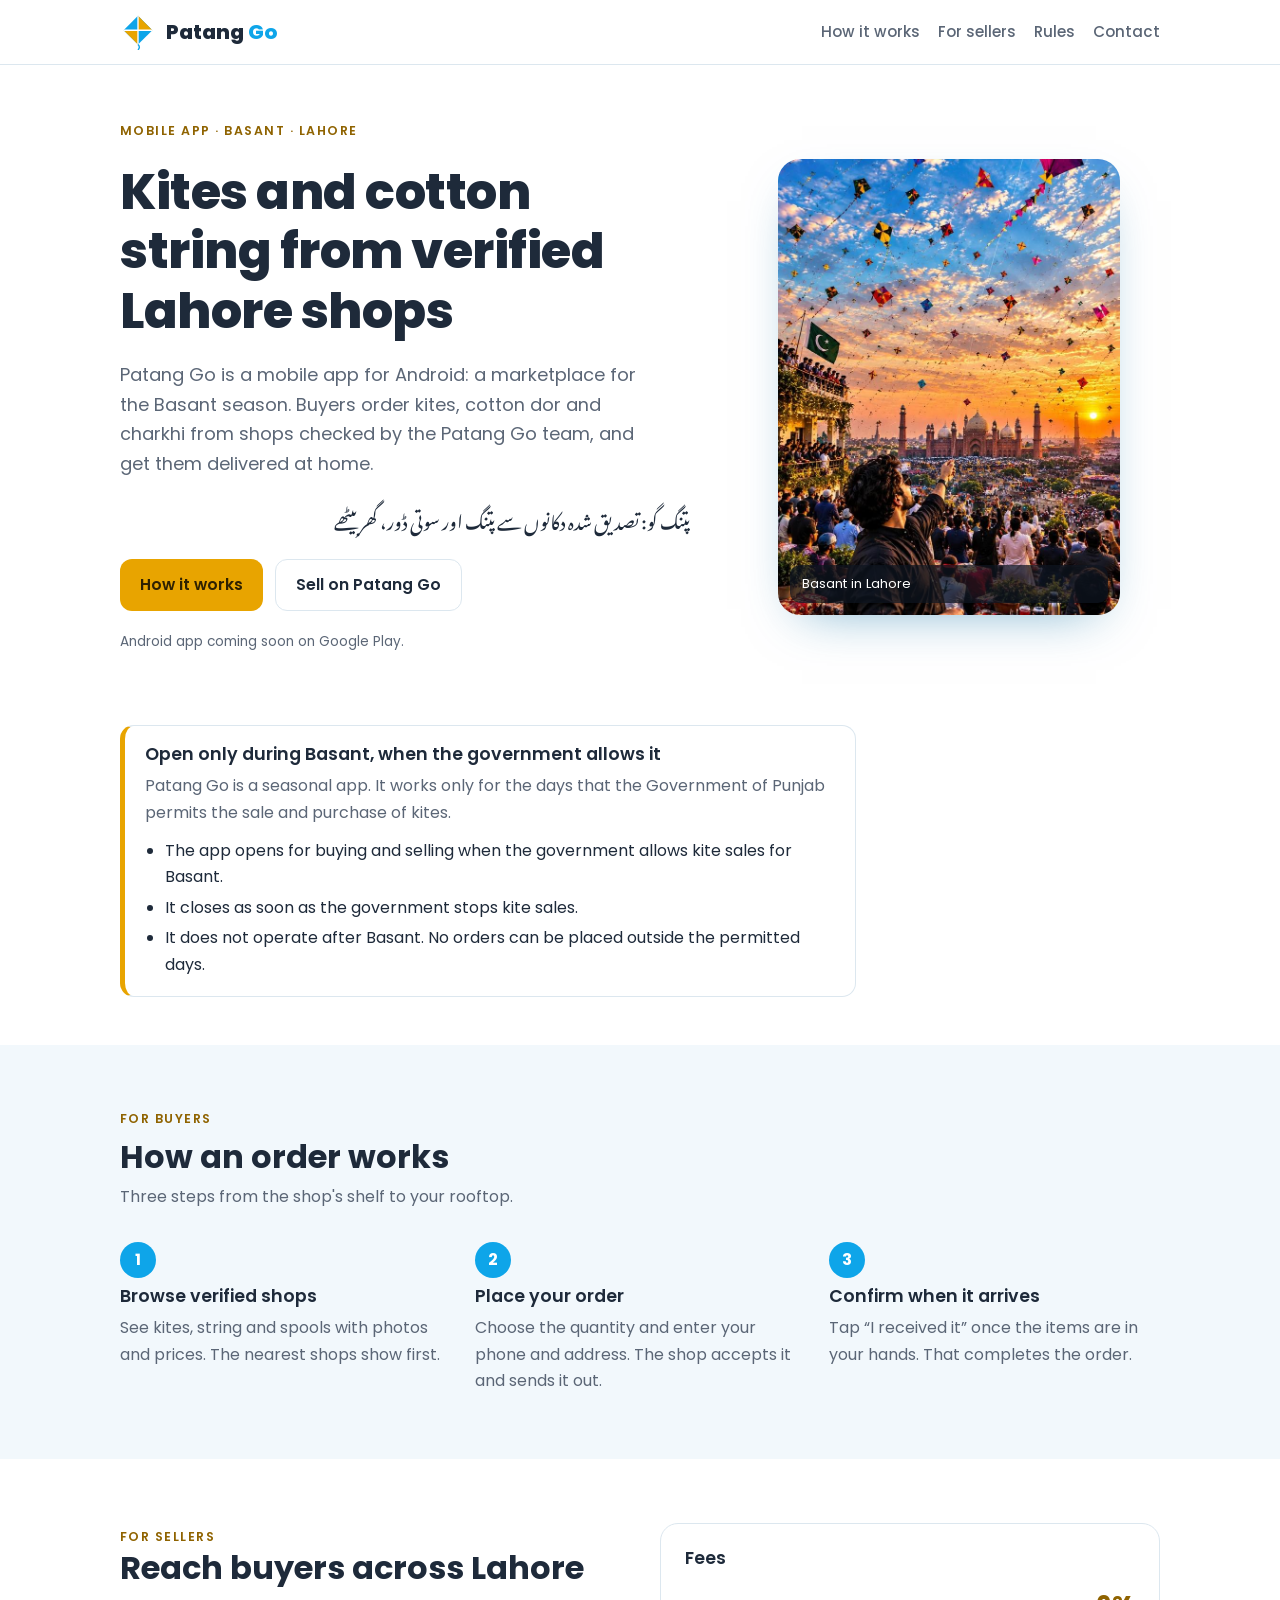
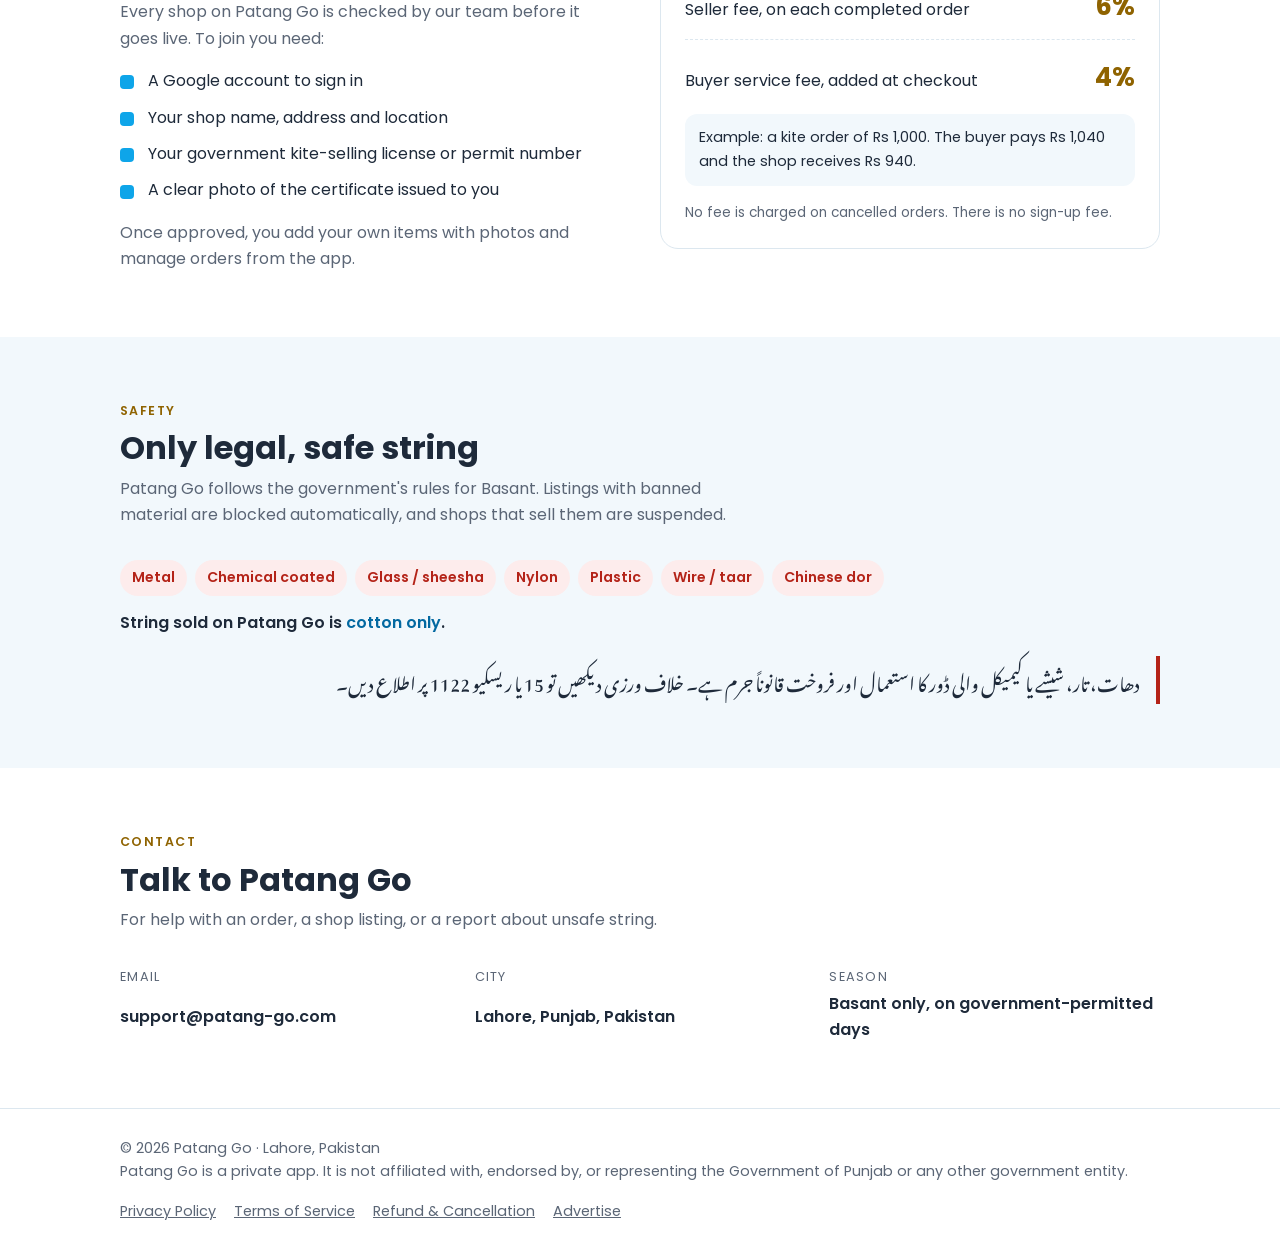
==== index.html @ de507c53 "Advertise page; privacy/terms: certificate QR, live-check selfie, rider details, multi-item orders C" ====
<!doctype html>
<html lang="en">
<head>
<meta charset="utf-8">
<meta name="viewport" content="width=device-width, initial-scale=1, viewport-fit=cover">
<title>Patang Go</title>
<meta name="description" content="Patang Go: order kites and cotton string from verified kite shops in Lahore during Basant.">
<!-- Launch tak Google search se chhupi: launch par ye line hata dein -->
<meta name="robots" content="noindex, nofollow">
<link rel="preconnect" href="https://fonts.googleapis.com">
<link rel="preconnect" href="https://fonts.gstatic.com" crossorigin>
<link rel="stylesheet" href="https://fonts.googleapis.com/css2?family=Poppins:wght@400;500;600;700;800&family=Noto+Nastaliq+Urdu:wght@500&display=swap">
<style>
/* Layout: sky-blue header band over a white page; content in one 1080px column,
   hero splits into copy + portrait Basant photo, stacking on phones. */
:root {
  --sky: #0EA5E9;
  --sky-deep: #0369A1;
  --gold: #E8A400;
  --gold-ink: #8F6300;
  --on-gold: #2F2100;
  --ink: #1E2A3A;
  --muted: #5B6676;
  --bg: #FFFFFF;
  --bg-soft: #F2F8FC;
  --line: #DCE7EF;
  --danger: #B42318;
  --danger-bg: #FDECEC;
  --font-display: 'Poppins', 'Segoe UI', system-ui, sans-serif;
  --font-body: 'Poppins', 'Segoe UI', system-ui, sans-serif;
  --font-urdu: 'Noto Nastaliq Urdu', 'Jameel Noori Nastaleeq', serif;
}
@media (prefers-color-scheme: dark) {
  :root:not([data-theme="light"]) {
    --sky: #38BDF8; --sky-deep: #7DD3FC; --gold: #F5B82E; --gold-ink: #F7C95A;
    --on-gold: #2F2100; --ink: #E6EDF5; --muted: #9AA8B8; --bg: #0E1621;
    --bg-soft: #152131; --line: #24344A; --danger: #FF8A80; --danger-bg: #3A1E1E;
    color-scheme: dark;
  }
}
:root[data-theme="dark"] {
  --sky: #38BDF8; --sky-deep: #7DD3FC; --gold: #F5B82E; --gold-ink: #F7C95A;
  --on-gold: #2F2100; --ink: #E6EDF5; --muted: #9AA8B8; --bg: #0E1621;
  --bg-soft: #152131; --line: #24344A; --danger: #FF8A80; --danger-bg: #3A1E1E;
  color-scheme: dark;
}
*, *::before, *::after { box-sizing: border-box; }
body {
  margin: 0; background: var(--bg); color: var(--ink);
  font-family: var(--font-body); font-size: 16px; line-height: 1.65;
}
img { max-width: 100%; display: block; }
a { color: var(--sky-deep); }
a:focus-visible, button:focus-visible { outline: 3px solid var(--gold); outline-offset: 2px; }
.wrap { max-width: 1080px; margin: 0 auto; padding-inline: 20px; }
h1, h2, h3 { font-family: var(--font-display); line-height: 1.2; text-wrap: balance; margin: 0; }
h1 { font-size: clamp(2rem, 5vw, 3.1rem); font-weight: 800; letter-spacing: -0.01em; }
h2 { font-size: clamp(1.5rem, 3vw, 2rem); font-weight: 700; }
h3 { font-size: 1.1rem; font-weight: 600; }
p { margin: 0; }
.eyebrow {
  font-size: 0.78rem; font-weight: 600; letter-spacing: 0.12em; text-transform: uppercase;
  color: var(--gold-ink);
}

/* Header */
.top { border-bottom: 1px solid var(--line); background: var(--bg); }
.top .wrap { display: flex; align-items: center; justify-content: space-between; gap: 16px;
  flex-wrap: wrap; padding-block: 14px; }
.brand { display: flex; align-items: center; gap: 10px; text-decoration: none; color: var(--ink); }
.brand-mark { width: 36px; height: 36px; flex: none; }
.brand-name { font-family: var(--font-display); font-weight: 800; font-size: 1.25rem; }
.brand-name b { color: var(--sky); font-weight: 800; }
.nav { display: flex; gap: 18px; flex-wrap: wrap; font-size: 0.95rem; }
.nav a { color: var(--muted); text-decoration: none; font-weight: 500; }
.nav a:hover { color: var(--ink); }

/* Hero */
.hero .wrap { display: grid; grid-template-columns: 1.15fr 0.85fr; gap: 48px; align-items: center;
  padding-block: 56px 64px; }
.hero-copy { display: grid; gap: 20px; min-width: 0; }
.hero-copy .lead { font-size: 1.12rem; color: var(--muted); max-width: 34rem; }
.urdu { font-family: var(--font-urdu); direction: rtl; font-size: 1.15rem; line-height: 2.2;
  color: var(--ink); }
.actions { display: flex; gap: 12px; flex-wrap: wrap; }
.btn { display: inline-flex; align-items: center; gap: 8px; padding: 12px 20px; border-radius: 12px;
  font-weight: 600; text-decoration: none; font-size: 0.98rem; }
.btn-gold { background: var(--gold); color: var(--on-gold); }
.btn-line { border: 1.5px solid var(--line); color: var(--ink); }
.btn-line:hover { border-color: var(--sky); }
.soon { font-size: 0.85rem; color: var(--muted); }
.hero-photo { position: relative; border-radius: 22px; overflow: hidden; aspect-ratio: 3 / 4;
  max-width: 100%; box-shadow: 0 18px 50px -24px rgba(3, 105, 161, 0.55); }
.hero-photo img { width: 100%; height: 100%; object-fit: cover; object-position: 50% 62%; }
.hero-photo figcaption { position: absolute; left: 12px; bottom: 12px; right: 12px;
  background: rgba(14, 22, 33, 0.72); color: #fff; font-size: 0.82rem; padding: 8px 12px;
  border-radius: 10px; }

/* Sections */
section.band { padding-block: 64px; }
section.soft { background: var(--bg-soft); }
.section-head { display: grid; gap: 8px; margin-bottom: 32px; max-width: 40rem; }
.section-head p { color: var(--muted); }
.steps { display: grid; grid-template-columns: repeat(3, minmax(0, 1fr)); gap: 24px;
  list-style: none; margin: 0; padding: 0; counter-reset: step; }
.steps li { display: grid; gap: 8px; align-content: start; counter-increment: step; min-width: 0; }
.steps li::before { content: counter(step); width: 36px; height: 36px; border-radius: 50%;
  display: grid; place-items: center; font-weight: 700; background: var(--sky); color: #fff; }
.steps p { color: var(--muted); }

.split { display: grid; grid-template-columns: 1fr 1fr; gap: 40px; align-items: start; }
.split > * { min-width: 0; }
.checklist { list-style: none; padding: 0; margin: 16px 0 0; display: grid; gap: 10px; }
.checklist li { padding-left: 28px; position: relative; }
.checklist li::before { content: ''; position: absolute; left: 0; top: 0.45em; width: 14px; height: 14px;
  border-radius: 4px; background: var(--sky); }
.fees { border: 1px solid var(--line); border-radius: 18px; padding: 24px; display: grid; gap: 16px;
  background: var(--bg); }
.fee-row { display: flex; justify-content: space-between; align-items: baseline; gap: 16px;
  border-bottom: 1px dashed var(--line); padding-bottom: 12px; }
.fee-row:last-of-type { border-bottom: 0; padding-bottom: 0; }
.fee-row strong { font-family: var(--font-display); font-size: 1.6rem; color: var(--gold-ink);
  font-variant-numeric: tabular-nums; }
.fee-note { font-size: 0.85rem; color: var(--muted); }
.example { font-size: 0.9rem; background: var(--bg-soft); border-radius: 12px; padding: 12px 14px;
  font-variant-numeric: tabular-nums; }

.banned { display: flex; flex-wrap: wrap; gap: 8px; margin-top: 16px; }
.banned span { background: var(--danger-bg); color: var(--danger); font-weight: 600; font-size: 0.88rem;
  padding: 6px 12px; border-radius: 999px; }
.allowed { margin-top: 14px; font-weight: 600; }

/* Season notice: the app only runs while the government allows Basant sales */
.season { border: 1px solid var(--line); border-left: 5px solid var(--gold); border-radius: 14px;
  padding: 18px 20px; background: var(--bg); display: grid; gap: 8px; max-width: 46rem; }
.season h3 { margin: 0; font-size: 1.1rem; }
.season p { margin: 0; color: var(--muted); }
.season ul { margin: 4px 0 0; padding-left: 20px; display: grid; gap: 4px; }
.allowed em { font-style: normal; color: var(--sky-deep); }
.notice { margin-top: 20px; border-right: 4px solid var(--danger); padding: 4px 16px 4px 0; }

.contact { display: grid; grid-template-columns: repeat(3, minmax(0, 1fr)); gap: 24px; }
.contact div { display: grid; gap: 4px; min-width: 0; }
.contact .label { font-size: 0.8rem; color: var(--muted); text-transform: uppercase; letter-spacing: 0.1em; }
.contact .value { font-weight: 600; overflow-wrap: anywhere; }

footer { border-top: 1px solid var(--line); padding-block: 28px; font-size: 0.9rem; color: var(--muted); }
footer .wrap { display: flex; justify-content: space-between; gap: 16px; flex-wrap: wrap; }
footer nav { display: flex; gap: 18px; flex-wrap: wrap; }
footer a { color: var(--muted); }

/* Policy pages */
.doc { padding-block: 48px 64px; }
.doc .wrap { max-width: 760px; }
.doc h1 { font-size: clamp(1.8rem, 4vw, 2.4rem); }
.doc .updated { color: var(--muted); margin-top: 8px; }
.doc h2 { font-size: 1.25rem; margin-top: 36px; }
.doc p, .doc li { color: var(--ink); }
.doc p { margin-top: 12px; }
.doc ul { margin: 12px 0 0; padding-left: 22px; display: grid; gap: 6px; }

@media (max-width: 820px) {
  .hero .wrap { grid-template-columns: 1fr; padding-block: 36px 48px; gap: 28px; }
  .hero-photo { aspect-ratio: 4 / 3; }
  .steps, .split, .contact { grid-template-columns: 1fr; }
  section.band { padding-block: 48px; }
}
@media (prefers-reduced-motion: no-preference) {
  .btn { transition: transform 0.15s ease; }
  .btn:hover { transform: translateY(-1px); }
}
</style>
</head>
<body>
<header class="top">
  <div class="wrap">
    <a class="brand" href="./"><svg class="brand-mark" viewBox="0 0 40 40" aria-hidden="true"><path d="M20 2 L36 18 L20 34 L4 18 Z" fill="#0EA5E9"/><path d="M20 2 L36 18 L20 18 Z" fill="#E8A400"/><path d="M4 18 L20 18 L20 34 Z" fill="#E8A400"/><path d="M20 2 V34 M4 18 H36" stroke="#fff" stroke-width="1.5"/><path d="M20 34 q3 3 0 6" stroke="#0EA5E9" stroke-width="1.5" fill="none"/></svg><span class="brand-name">Patang <b>Go</b></span></a>
    <nav class="nav" aria-label="Main">
      <a href="./#how">How it works</a>
      <a href="./#sellers">For sellers</a>
      <a href="./#rules">Rules</a>
      <a href="./#contact">Contact</a>
    </nav>
  </div>
</header>
<main>
<section class="hero">
  <div class="wrap">
    <div class="hero-copy">
      <span class="eyebrow">Mobile app · Basant · Lahore</span>
      <h1>Kites and cotton string from verified Lahore shops</h1>
      <p class="lead">Patang Go is a mobile app for Android: a marketplace for the Basant season. Buyers order kites,
        cotton dor and charkhi from shops checked by the Patang Go team, and get them
        delivered at home.</p>
      <p class="urdu" lang="ur">پتنگ گو: تصدیق شدہ دکانوں سے پتنگ اور سوتی ڈور، گھر بیٹھے</p>
      <div class="actions">
        <a class="btn btn-gold" href="#how">How it works</a>
        <a class="btn btn-line" href="#sellers">Sell on Patang Go</a>
      </div>
      <p class="soon">Android app coming soon on Google Play.</p>
    </div>
    <figure class="hero-photo">
      <img src="hero.jpg" alt="Kites over the Badshahi Mosque at sunset during Basant in Lahore" width="720" height="1279">
      <figcaption>Basant in Lahore</figcaption>
    </figure>
  </div>
</section>

<section class="band" id="season" style="padding-block: 8px 48px">
  <div class="wrap">
    <div class="season" role="note" aria-label="Season notice">
      <h3>Open only during Basant, when the government allows it</h3>
      <p>Patang Go is a seasonal app. It works only for the days that the Government of Punjab
        permits the sale and purchase of kites.</p>
      <ul>
        <li>The app opens for buying and selling when the government allows kite sales for Basant.</li>
        <li>It closes as soon as the government stops kite sales.</li>
        <li>It does not operate after Basant. No orders can be placed outside the permitted days.</li>
      </ul>
    </div>
  </div>
</section>

<section class="band soft" id="how">
  <div class="wrap">
    <div class="section-head">
      <span class="eyebrow">For buyers</span>
      <h2>How an order works</h2>
      <p>Three steps from the shop's shelf to your rooftop.</p>
    </div>
    <ol class="steps">
      <li><h3>Browse verified shops</h3>
        <p>See kites, string and spools with photos and prices. The nearest shops show first.</p></li>
      <li><h3>Place your order</h3>
        <p>Choose the quantity and enter your phone and address. The shop accepts it and sends it out.</p></li>
      <li><h3>Confirm when it arrives</h3>
        <p>Tap “I received it” once the items are in your hands. That completes the order.</p></li>
    </ol>
  </div>
</section>

<section class="band" id="sellers">
  <div class="wrap split">
    <div>
      <span class="eyebrow">For sellers</span>
      <h2>Reach buyers across Lahore</h2>
      <p style="margin-top:12px;color:var(--muted)">Every shop on Patang Go is checked by our team
        before it goes live. To join you need:</p>
      <ul class="checklist">
        <li>A Google account to sign in</li>
        <li>Your shop name, address and location</li>
        <li>Your government kite-selling license or permit number</li>
        <li>A clear photo of the certificate issued to you</li>
      </ul>
      <p style="margin-top:16px;color:var(--muted)">Once approved, you add your own items with photos
        and manage orders from the app.</p>
    </div>
    <div class="fees" aria-label="Fees">
      <h3>Fees</h3>
      <div class="fee-row"><span>Seller fee, on each completed order</span><strong>6%</strong></div>
      <div class="fee-row"><span>Buyer service fee, added at checkout</span><strong>4%</strong></div>
      <p class="example">Example: a kite order of Rs 1,000. The buyer pays Rs 1,040 and the shop
        receives Rs 940.</p>
      <p class="fee-note">No fee is charged on cancelled orders. There is no sign-up fee.</p>
    </div>
  </div>
</section>

<section class="band soft" id="rules">
  <div class="wrap">
    <div class="section-head">
      <span class="eyebrow">Safety</span>
      <h2>Only legal, safe string</h2>
      <p>Patang Go follows the government's rules for Basant. Listings with banned material are
        blocked automatically, and shops that sell them are suspended.</p>
    </div>
    <div class="banned" aria-label="Banned">
      <span>Metal</span><span>Chemical coated</span><span>Glass / sheesha</span>
      <span>Nylon</span><span>Plastic</span><span>Wire / taar</span><span>Chinese dor</span>
    </div>
    <p class="allowed">String sold on Patang Go is <em>cotton only</em>.</p>
    <p class="urdu notice" lang="ur">دھات، تار، شیشے یا کیمیکل والی ڈور کا استعمال اور فروخت قانوناً جرم ہے۔
      خلاف ورزی دیکھیں تو 15 یا ریسکیو 1122 پر اطلاع دیں۔</p>
  </div>
</section>

<section class="band" id="contact">
  <div class="wrap">
    <div class="section-head">
      <span class="eyebrow">Contact</span>
      <h2>Talk to Patang Go</h2>
      <p>For help with an order, a shop listing, or a report about unsafe string.</p>
    </div>
    <div class="contact">
      <div><span class="label">Email</span><span class="value">support@patang-go.com</span></div>
      <div><span class="label">City</span><span class="value">Lahore, Punjab, Pakistan</span></div>
      <div><span class="label">Season</span><span class="value">Basant only, on government-permitted days</span></div>
    </div>
  </div>
</section>
</main>
<footer>
  <div class="wrap">
    <span>© 2026 Patang Go · Lahore, Pakistan<br>
      Patang Go is a private app. It is not affiliated with, endorsed by, or representing the
      Government of Punjab or any other government entity.</span>
    <nav aria-label="Legal">
      <a href="privacy.html">Privacy Policy</a>
      <a href="terms.html">Terms of Service</a>
      <a href="refund.html">Refund &amp; Cancellation</a>
      <a href="advertise.html">Advertise</a>
    </nav>
  </div>
</footer>
</body>
</html>
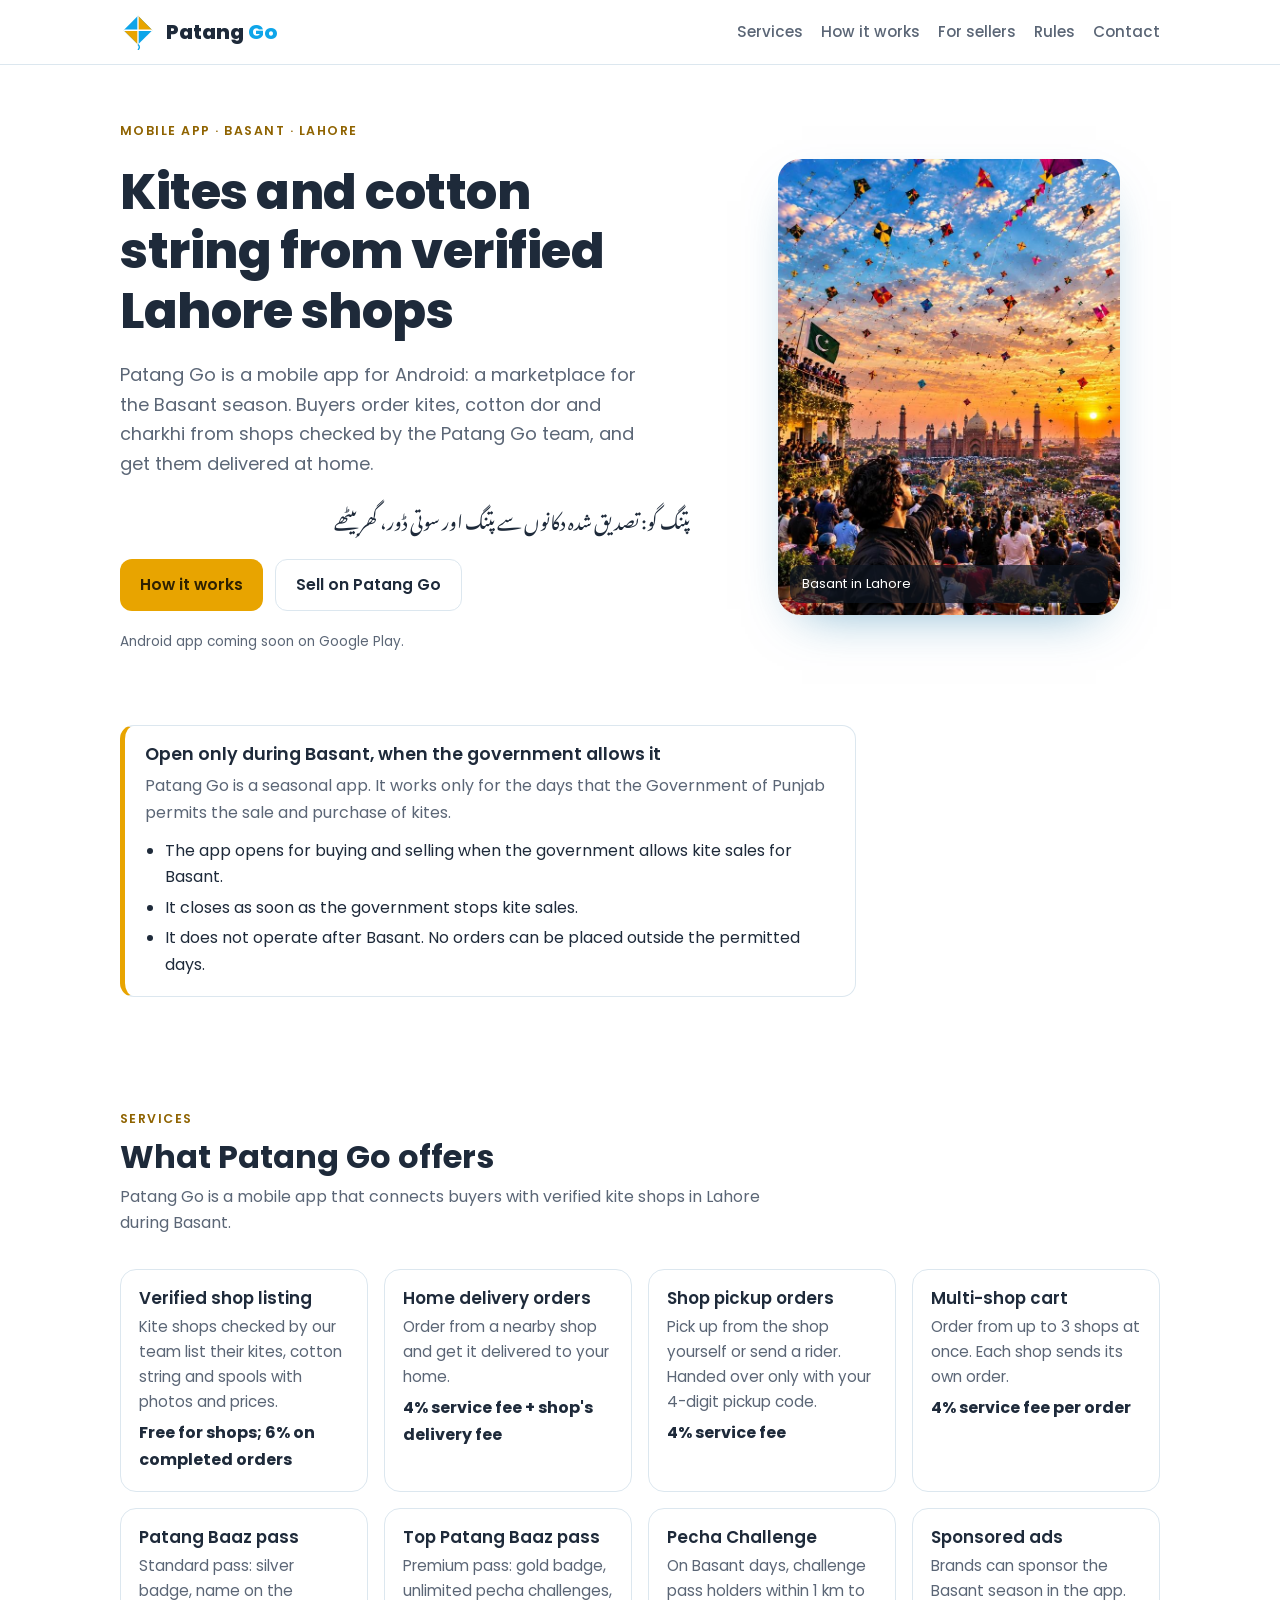
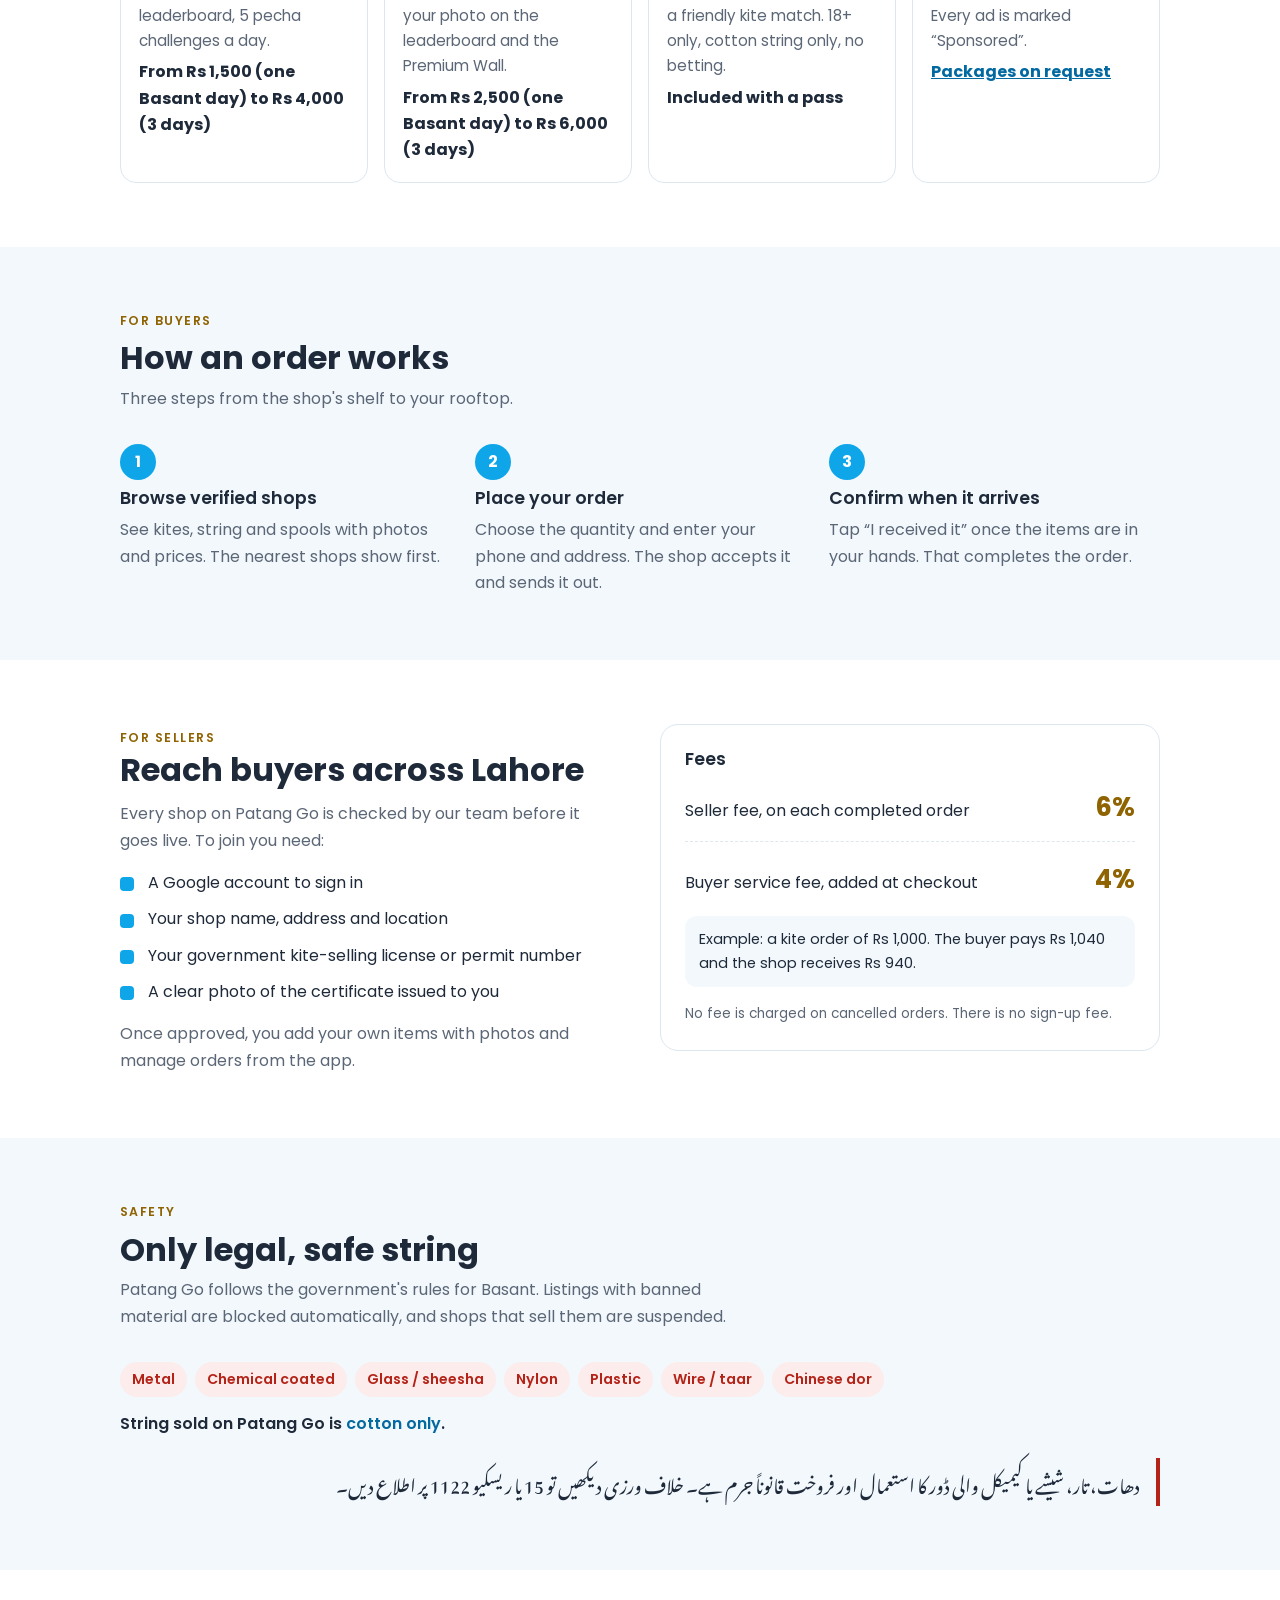
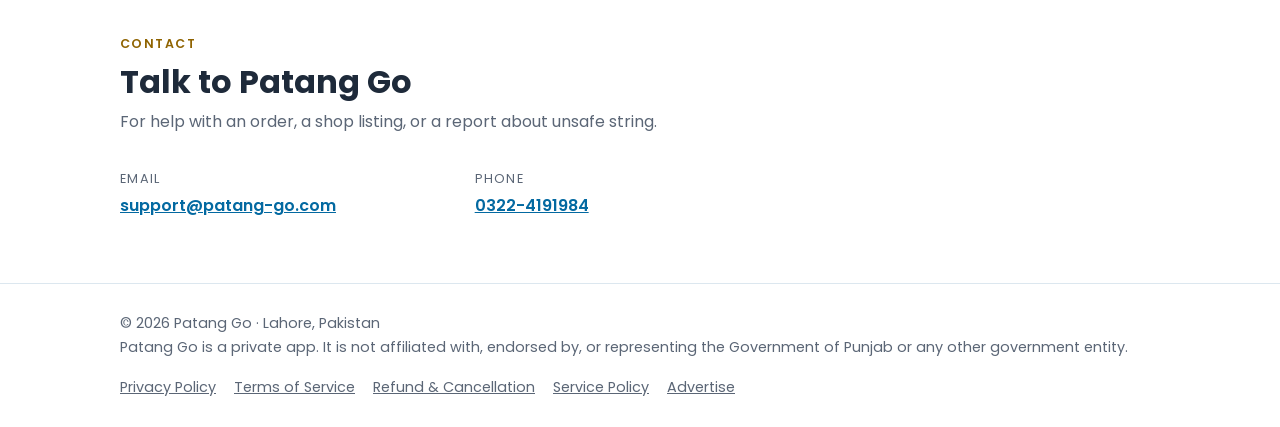
==== commit 21fb622b: "Add services list, Shipping & Service Policy page, and contact phone Co-Authored-By: Claude Opus 5.5" ====
--- a/index.html
+++ b/index.html
@@ -107,6 +107,12 @@
 .steps li::before { content: counter(step); width: 36px; height: 36px; border-radius: 50%;
   display: grid; place-items: center; font-weight: 700; background: var(--sky); color: #fff; }
 .steps p { color: var(--muted); }
+.services { display: grid; grid-template-columns: repeat(4, minmax(0, 1fr)); gap: 16px; margin: 8px 0 0; padding: 0; }
+.services li { list-style: none; border: 1px solid var(--line); border-radius: 16px; padding: 18px;
+  display: grid; gap: 6px; align-content: start; min-width: 0; }
+.services h3 { font-size: 1.05rem; }
+.services p { color: var(--muted); font-size: 0.95rem; }
+.services .price { font-weight: 700; }
 
 .split { display: grid; grid-template-columns: 1fr 1fr; gap: 40px; align-items: start; }
 .split > * { min-width: 0; }
@@ -163,6 +169,7 @@
   .hero .wrap { grid-template-columns: 1fr; padding-block: 36px 48px; gap: 28px; }
   .hero-photo { aspect-ratio: 4 / 3; }
   .steps, .split, .contact { grid-template-columns: 1fr; }
+  .services { grid-template-columns: repeat(2, minmax(0, 1fr)); }
   section.band { padding-block: 48px; }
 }
 @media (prefers-reduced-motion: no-preference) {
@@ -176,6 +183,7 @@
   <div class="wrap">
     <a class="brand" href="./"><svg class="brand-mark" viewBox="0 0 40 40" aria-hidden="true"><path d="M20 2 L36 18 L20 34 L4 18 Z" fill="#0EA5E9"/><path d="M20 2 L36 18 L20 18 Z" fill="#E8A400"/><path d="M4 18 L20 18 L20 34 Z" fill="#E8A400"/><path d="M20 2 V34 M4 18 H36" stroke="#fff" stroke-width="1.5"/><path d="M20 34 q3 3 0 6" stroke="#0EA5E9" stroke-width="1.5" fill="none"/></svg><span class="brand-name">Patang <b>Go</b></span></a>
     <nav class="nav" aria-label="Main">
+      <a href="./#services">Services</a>
       <a href="./#how">How it works</a>
       <a href="./#sellers">For sellers</a>
       <a href="./#rules">Rules</a>
@@ -218,6 +226,26 @@
         <li>It does not operate after Basant. No orders can be placed outside the permitted days.</li>
       </ul>
     </div>
+  </div>
+</section>
+
+<section class="band" id="services">
+  <div class="wrap">
+    <div class="section-head">
+      <span class="eyebrow">Services</span>
+      <h2>What Patang Go offers</h2>
+      <p>Patang Go is a mobile app that connects buyers with verified kite shops in Lahore during Basant.</p>
+    </div>
+    <ul class="services">
+      <li><h3>Verified shop listing</h3><p>Kite shops checked by our team list their kites, cotton string and spools with photos and prices.</p><span class="price">Free for shops; 6% on completed orders</span></li>
+      <li><h3>Home delivery orders</h3><p>Order from a nearby shop and get it delivered to your home.</p><span class="price">4% service fee + shop's delivery fee</span></li>
+      <li><h3>Shop pickup orders</h3><p>Pick up from the shop yourself or send a rider. Handed over only with your 4-digit pickup code.</p><span class="price">4% service fee</span></li>
+      <li><h3>Multi-shop cart</h3><p>Order from up to 3 shops at once. Each shop sends its own order.</p><span class="price">4% service fee per order</span></li>
+      <li><h3>Patang Baaz pass</h3><p>Standard pass: silver badge, name on the leaderboard, 5 pecha challenges a day.</p><span class="price">From Rs 1,500 (one Basant day) to Rs 4,000 (3 days)</span></li>
+      <li><h3>Top Patang Baaz pass</h3><p>Premium pass: gold badge, unlimited pecha challenges, your photo on the leaderboard and the Premium Wall.</p><span class="price">From Rs 2,500 (one Basant day) to Rs 6,000 (3 days)</span></li>
+      <li><h3>Pecha Challenge</h3><p>On Basant days, challenge pass holders within 1 km to a friendly kite match. 18+ only, cotton string only, no betting.</p><span class="price">Included with a pass</span></li>
+      <li><h3>Sponsored ads</h3><p>Brands can sponsor the Basant season in the app. Every ad is marked “Sponsored”.</p><span class="price"><a href="advertise.html">Packages on request</a></span></li>
+    </ul>
   </div>
 </section>
 
@@ -292,9 +320,8 @@
       <p>For help with an order, a shop listing, or a report about unsafe string.</p>
     </div>
     <div class="contact">
-      <div><span class="label">Email</span><span class="value">support@patang-go.com</span></div>
-      <div><span class="label">City</span><span class="value">Lahore, Punjab, Pakistan</span></div>
-      <div><span class="label">Season</span><span class="value">Basant only, on government-permitted days</span></div>
+      <div><span class="label">Email</span><span class="value"><a href="mailto:support@patang-go.com">support@patang-go.com</a></span></div>
+      <div><span class="label">Phone</span><span class="value"><a href="tel:+923224191984">0322-4191984</a></span></div>
     </div>
   </div>
 </section>
@@ -308,6 +335,7 @@
       <a href="privacy.html">Privacy Policy</a>
       <a href="terms.html">Terms of Service</a>
       <a href="refund.html">Refund &amp; Cancellation</a>
+      <a href="service.html">Service Policy</a>
       <a href="advertise.html">Advertise</a>
     </nav>
   </div>
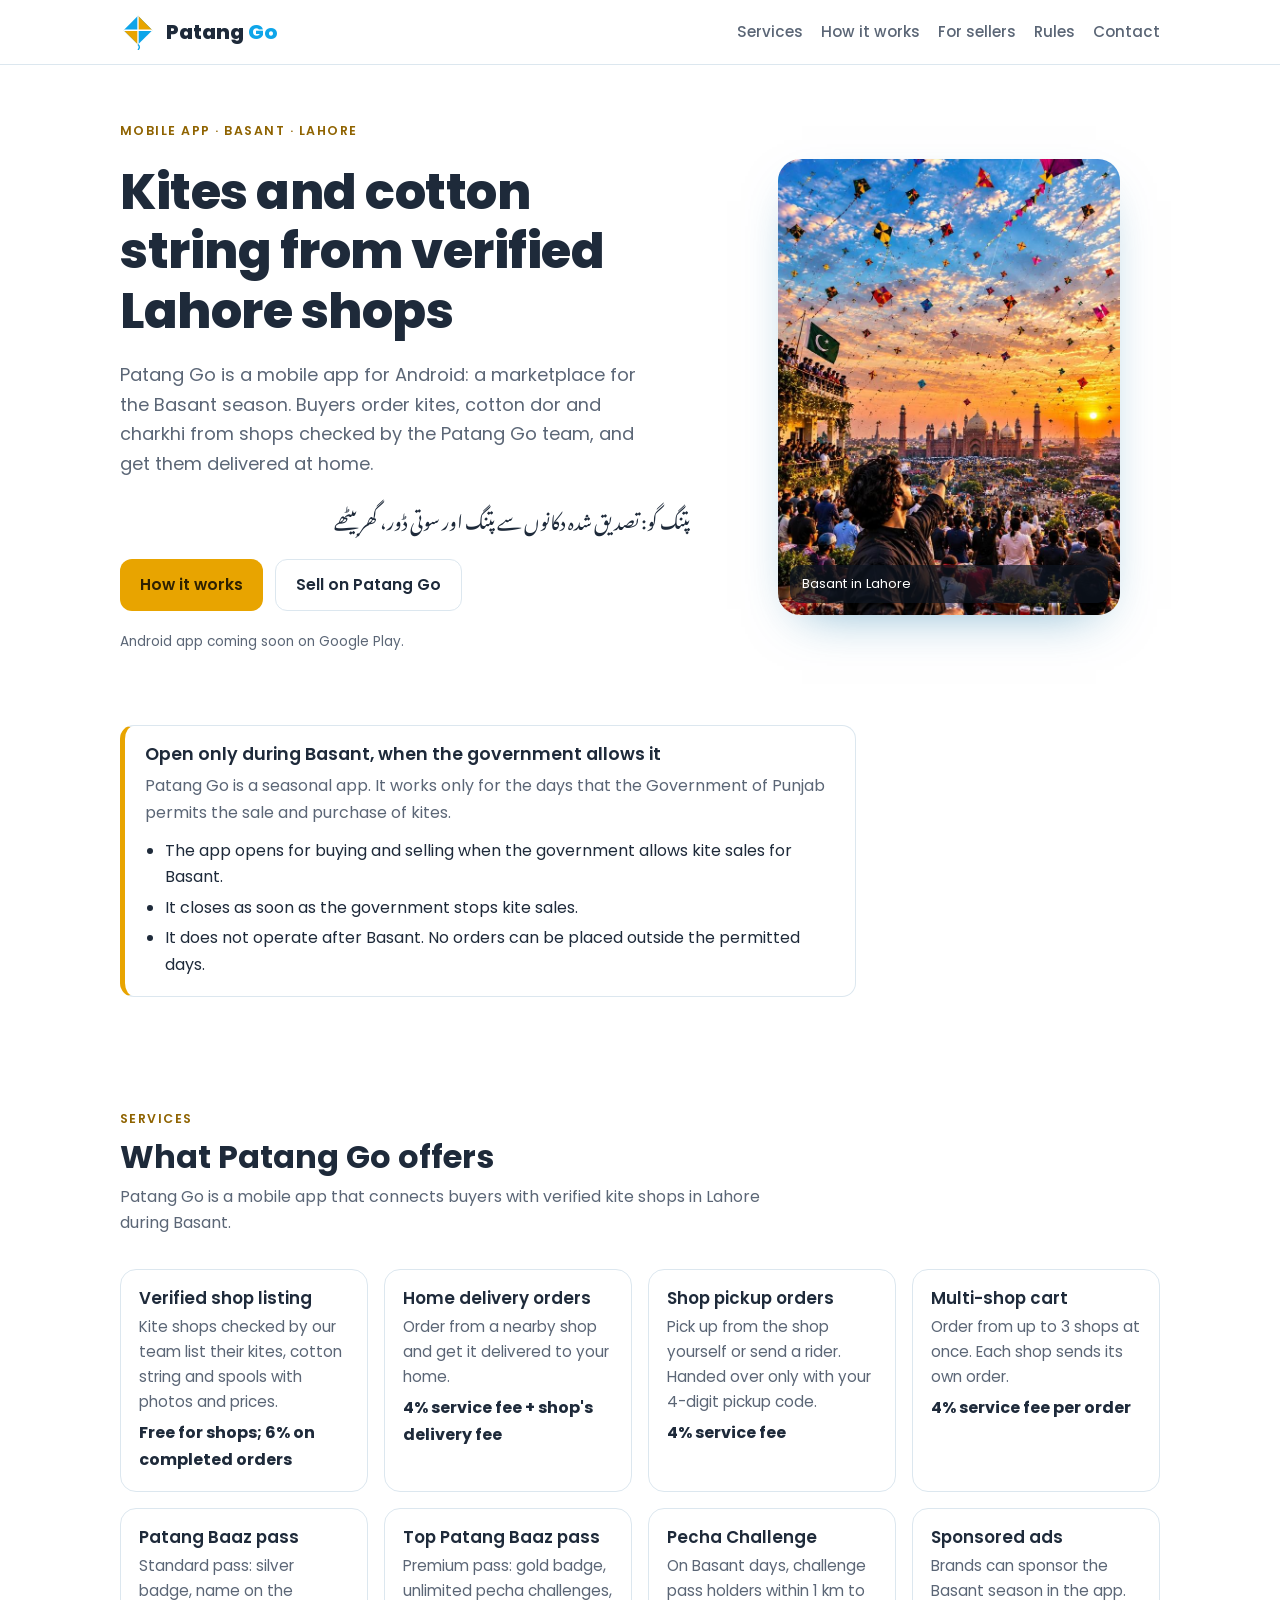
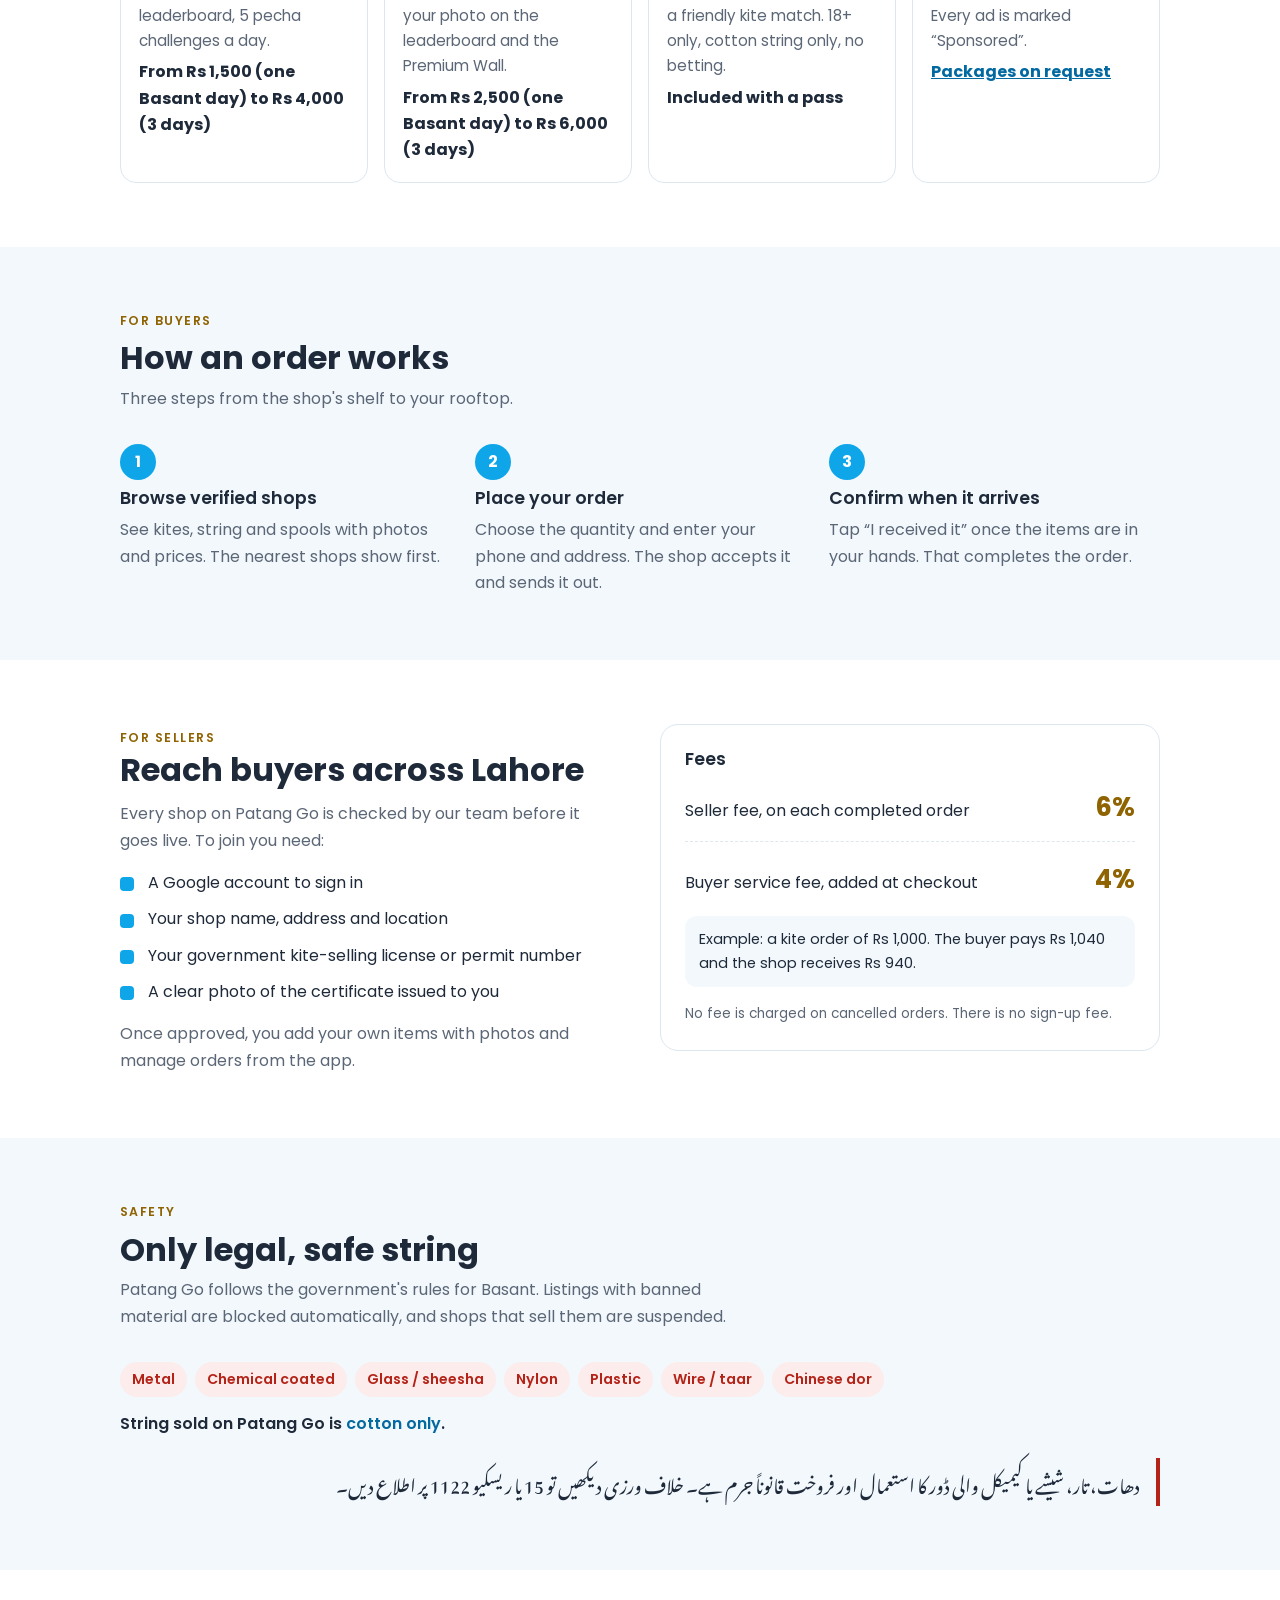
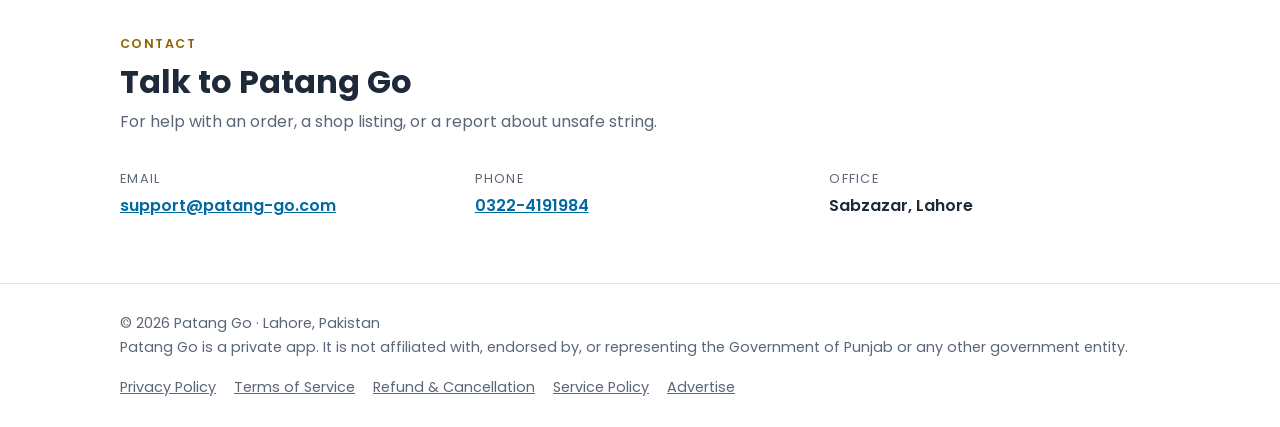
==== commit 5440ee2f: "Contact: office area Sabzazar, Lahore Co-Authored-By: Claude Opus 5.5 <noreply@anthropic.com> Claude" ====
--- a/index.html
+++ b/index.html
@@ -322,6 +322,7 @@
     <div class="contact">
       <div><span class="label">Email</span><span class="value"><a href="mailto:support@patang-go.com">support@patang-go.com</a></span></div>
       <div><span class="label">Phone</span><span class="value"><a href="tel:+923224191984">0322-4191984</a></span></div>
+      <div><span class="label">Office</span><span class="value">Sabzazar, Lahore</span></div>
     </div>
   </div>
 </section>
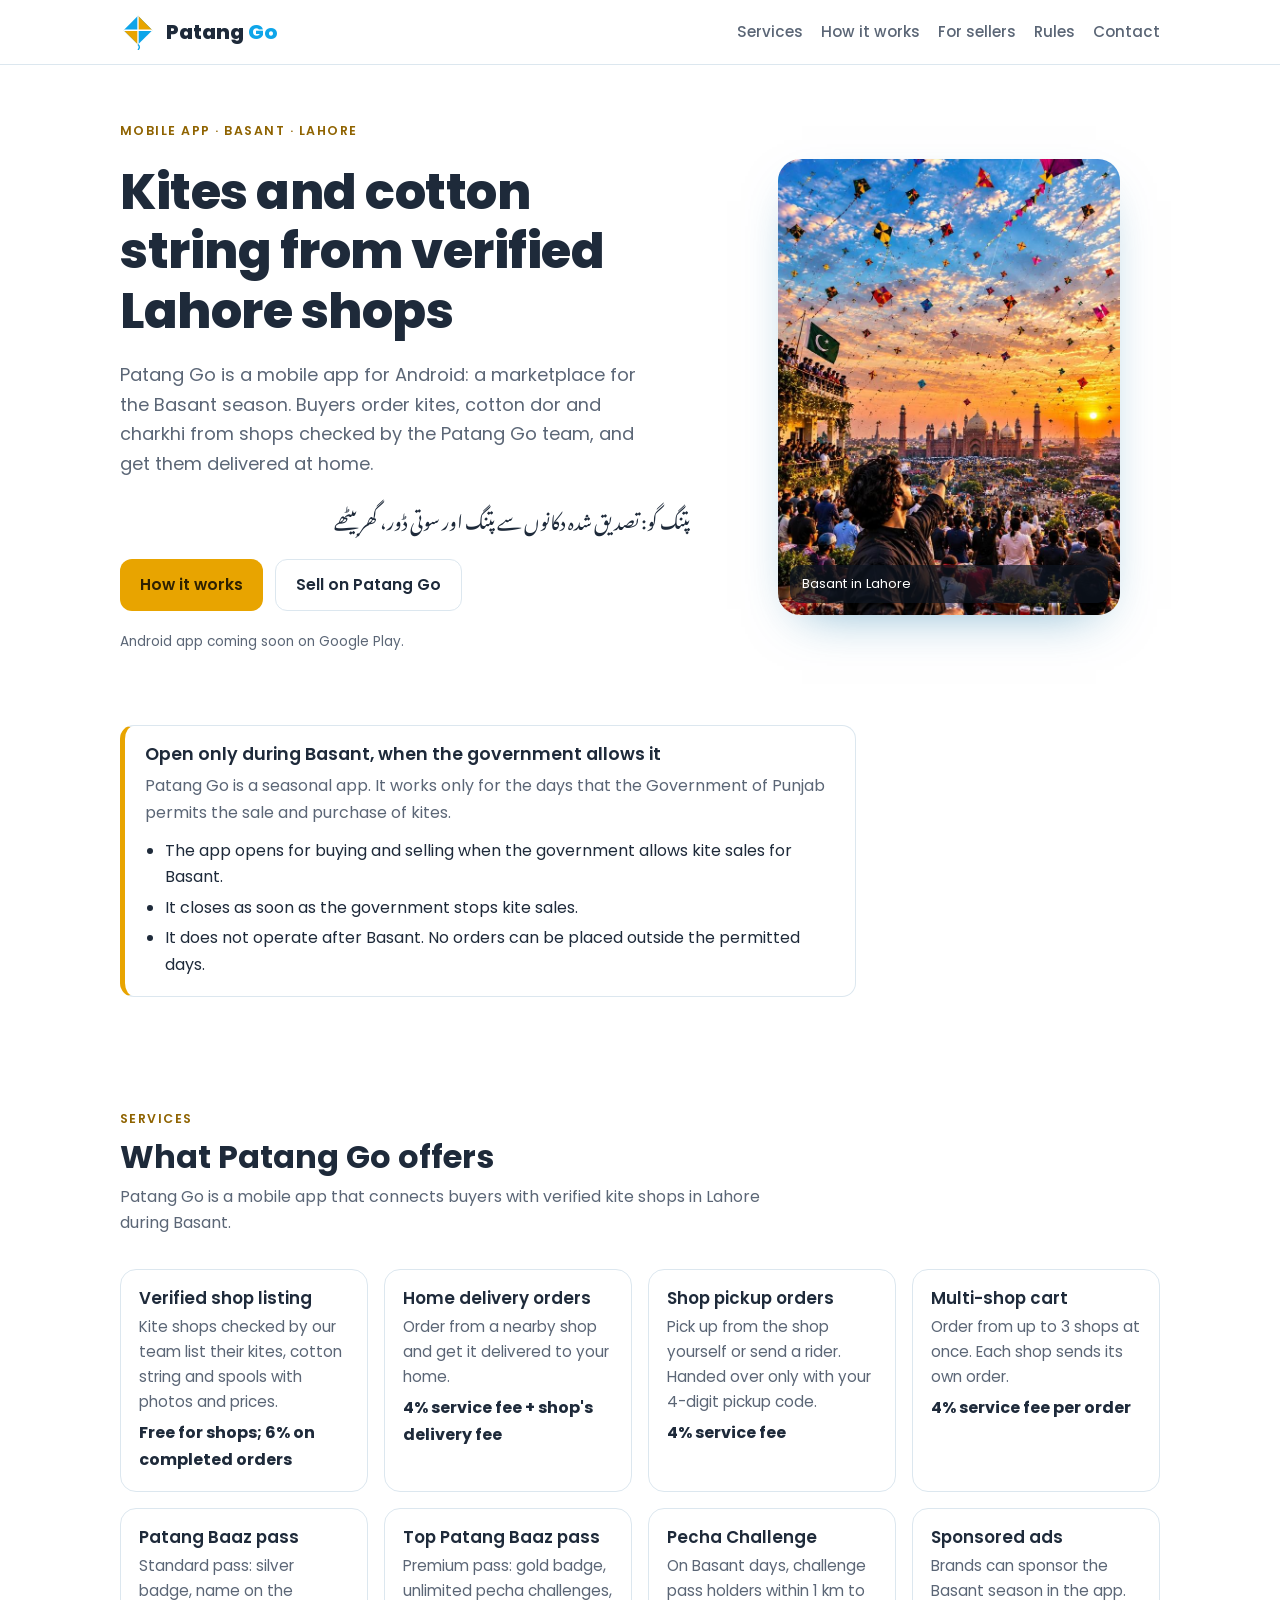
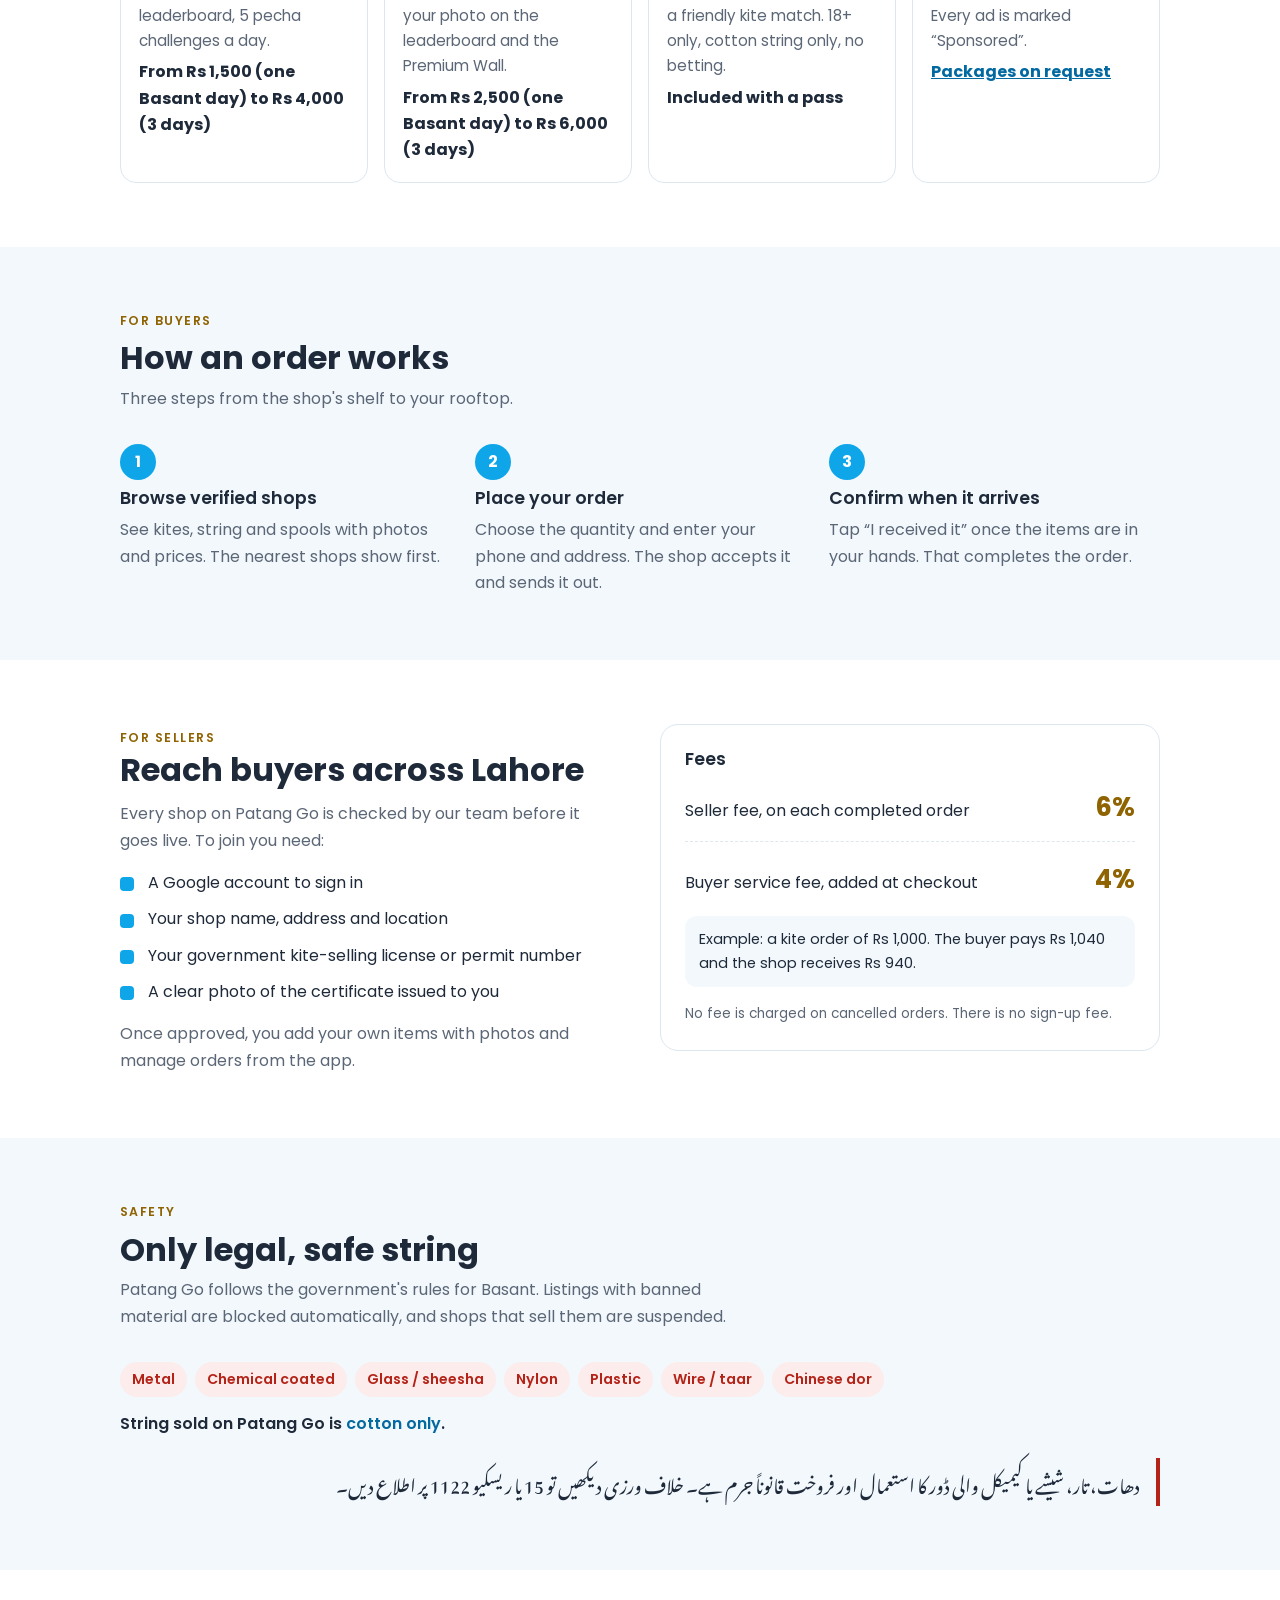
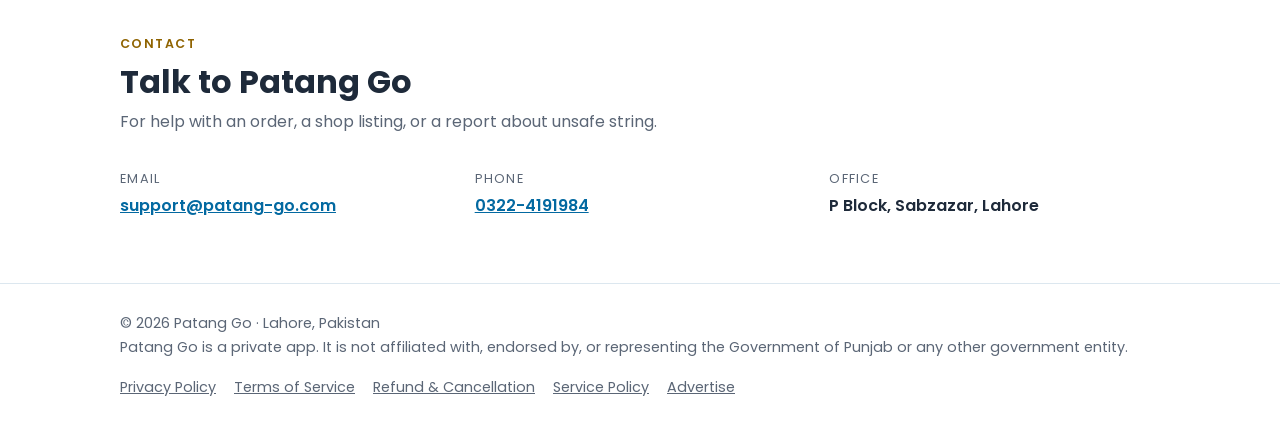
==== commit 50da0875: "Contact: P Block, Sabzazar, Lahore Co-Authored-By: Claude Opus 5.5 <noreply@anthropic.com> Claude-Se" ====
--- a/index.html
+++ b/index.html
@@ -322,7 +322,7 @@
     <div class="contact">
       <div><span class="label">Email</span><span class="value"><a href="mailto:support@patang-go.com">support@patang-go.com</a></span></div>
       <div><span class="label">Phone</span><span class="value"><a href="tel:+923224191984">0322-4191984</a></span></div>
-      <div><span class="label">Office</span><span class="value">Sabzazar, Lahore</span></div>
+      <div><span class="label">Office</span><span class="value">P Block, Sabzazar, Lahore</span></div>
     </div>
   </div>
 </section>
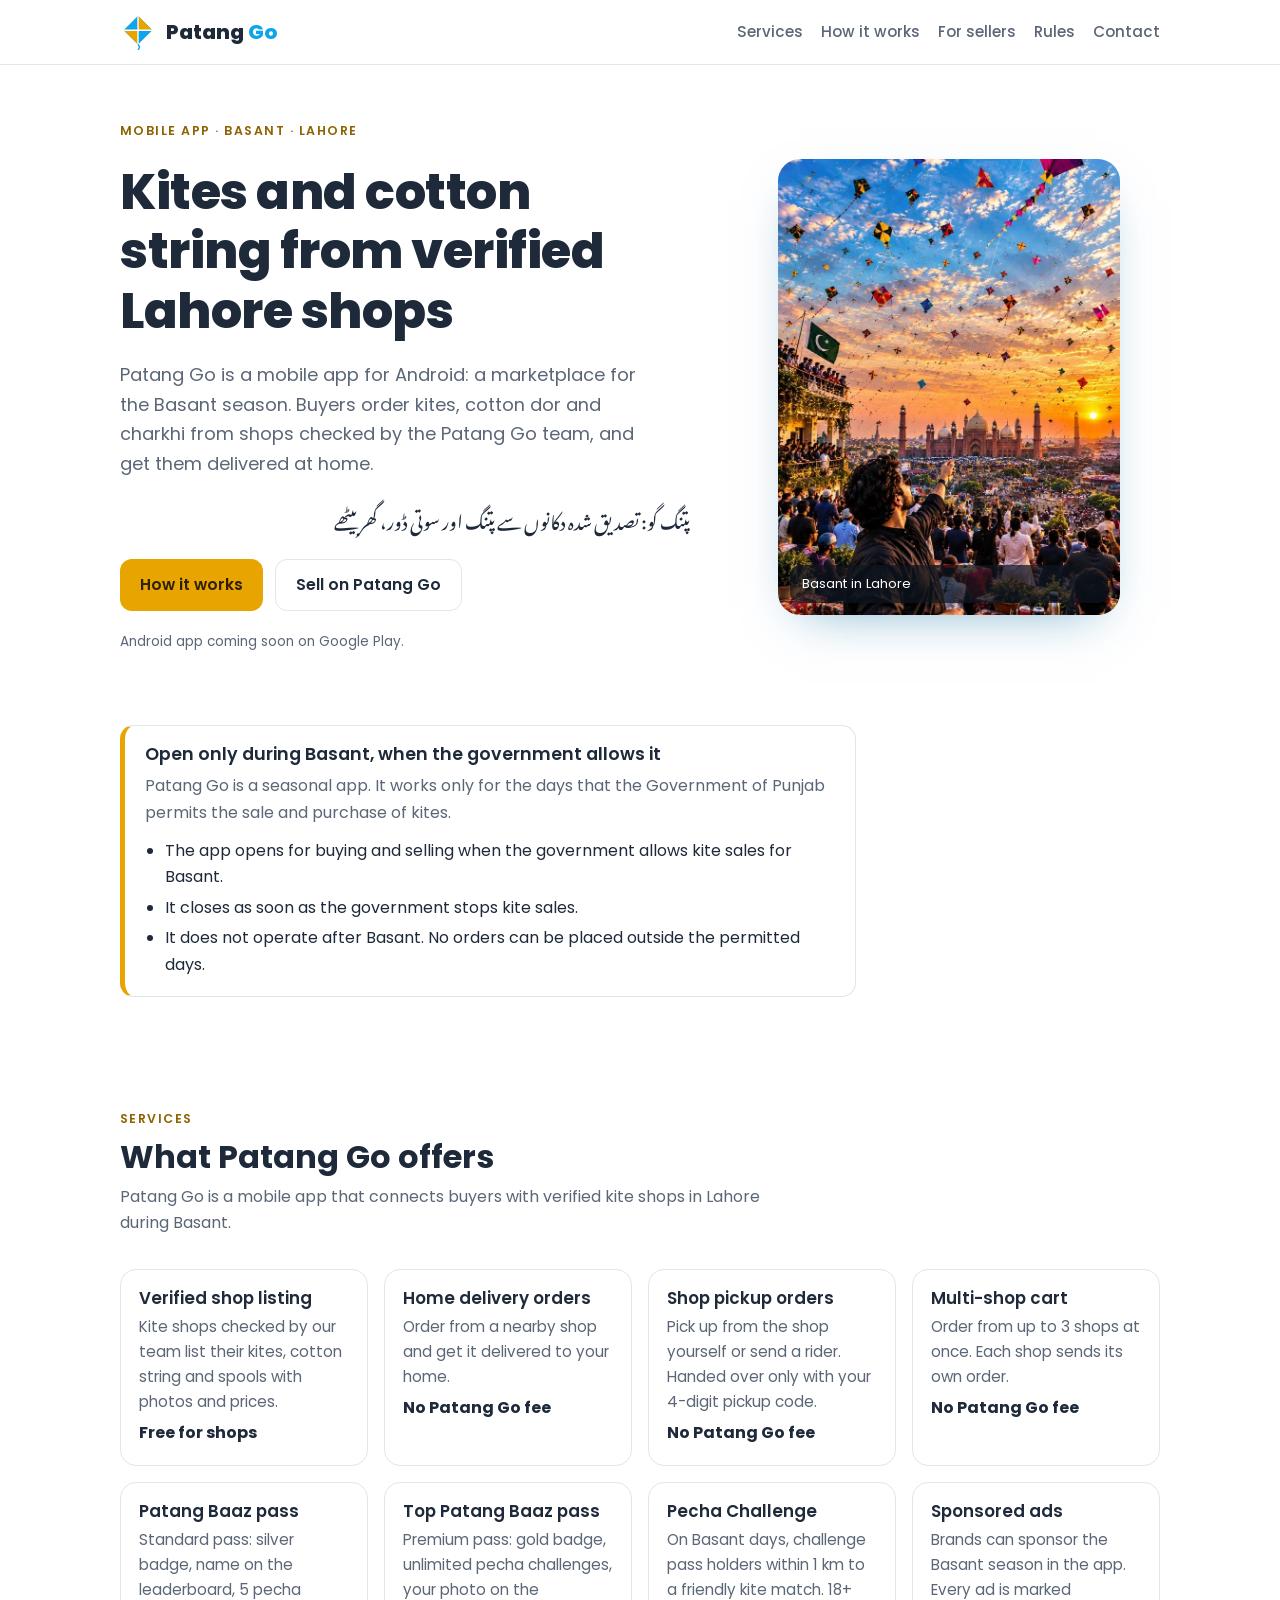
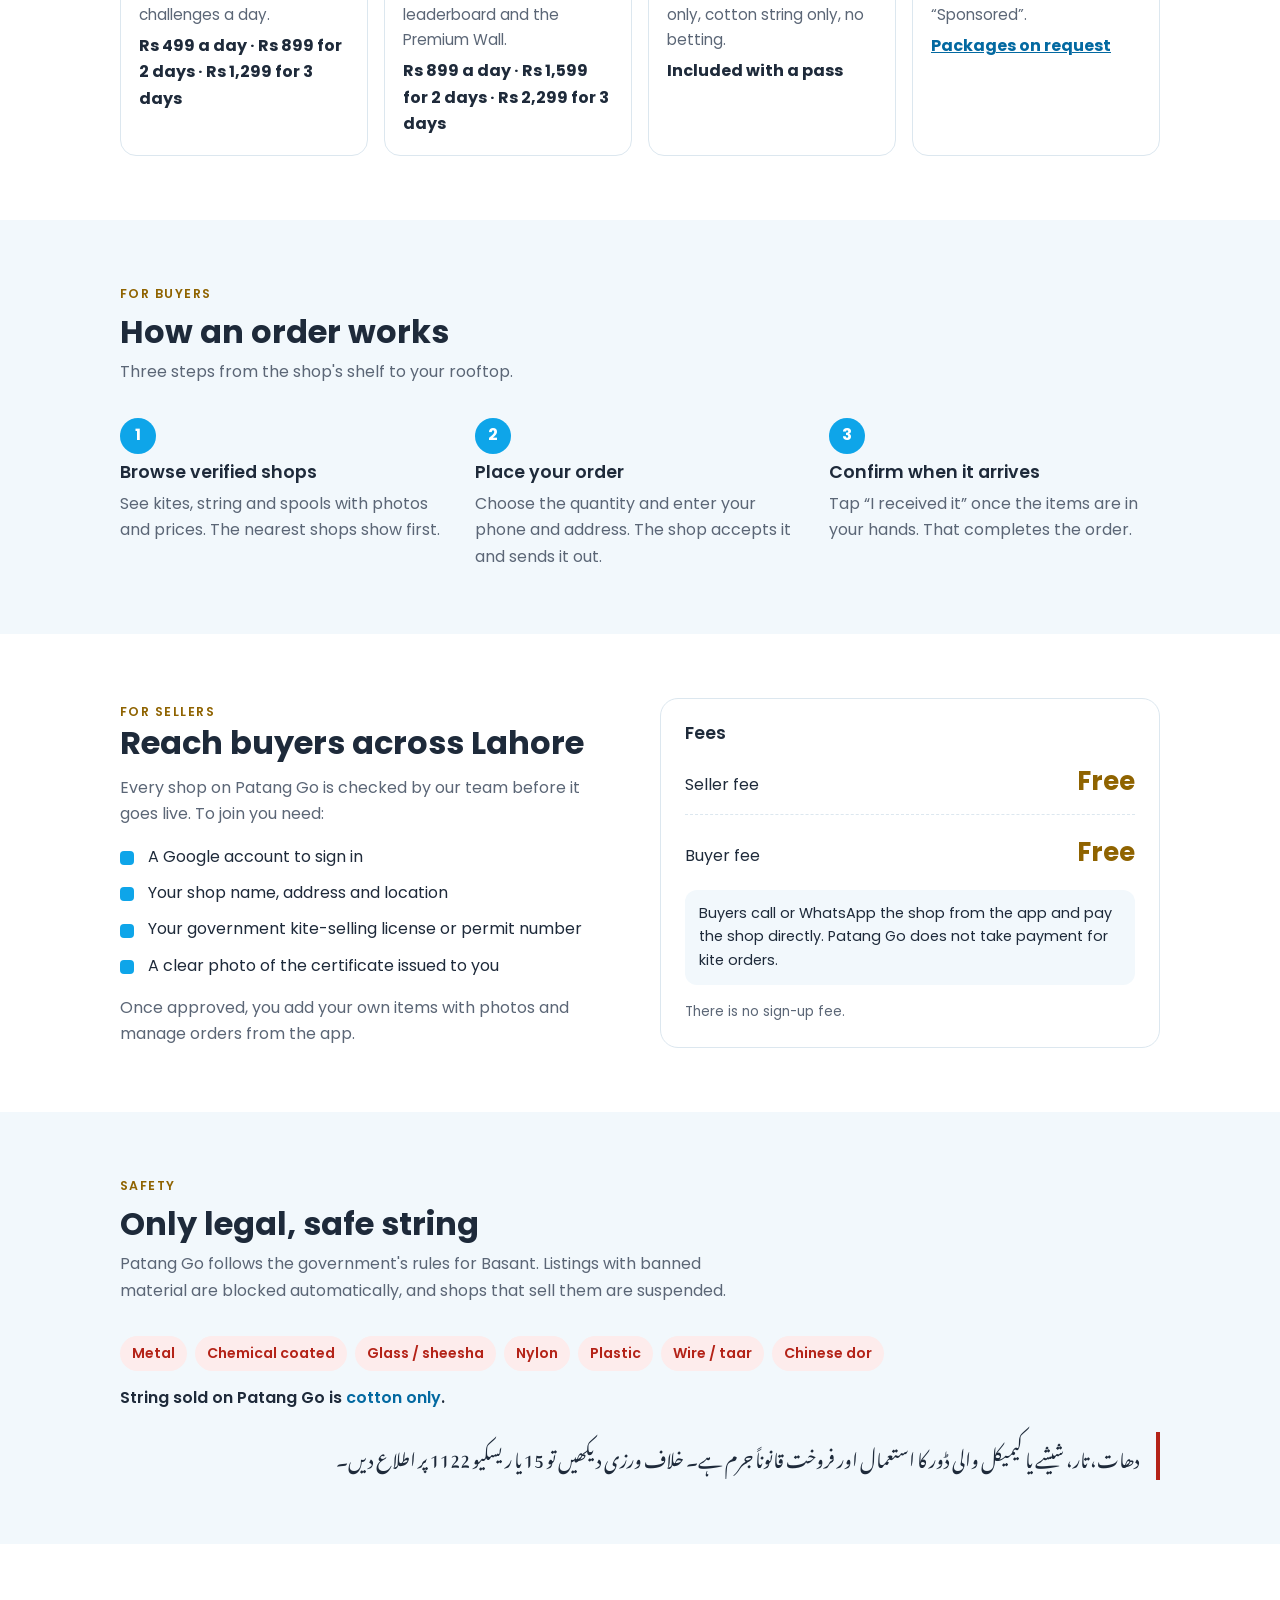
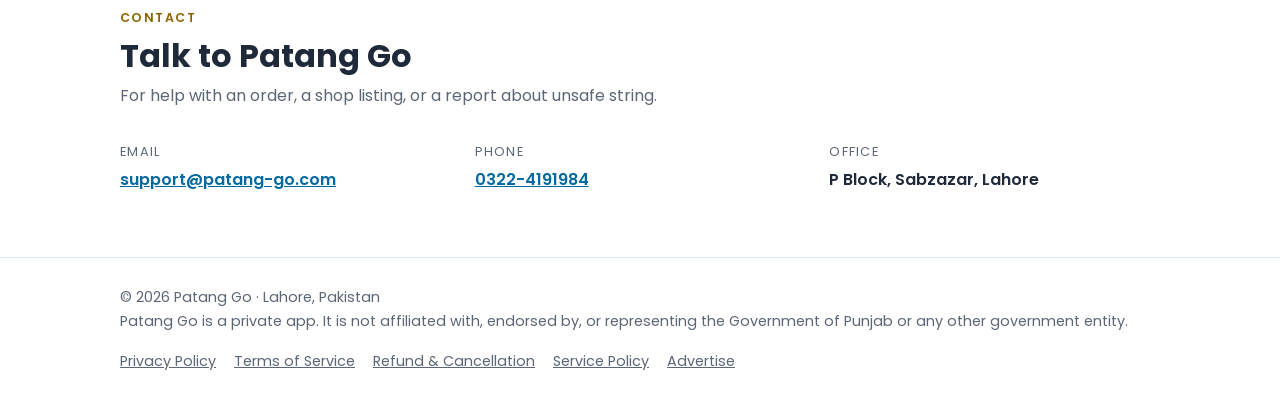
==== commit 70a05af9: "Free shop listing, pass prices Rs 499/899, shop contact visible to buyers Co-Authored-By: Claude Opu" ====
--- a/index.html
+++ b/index.html
@@ -237,12 +237,12 @@
       <p>Patang Go is a mobile app that connects buyers with verified kite shops in Lahore during Basant.</p>
     </div>
     <ul class="services">
-      <li><h3>Verified shop listing</h3><p>Kite shops checked by our team list their kites, cotton string and spools with photos and prices.</p><span class="price">Free for shops; 6% on completed orders</span></li>
-      <li><h3>Home delivery orders</h3><p>Order from a nearby shop and get it delivered to your home.</p><span class="price">4% service fee + shop's delivery fee</span></li>
-      <li><h3>Shop pickup orders</h3><p>Pick up from the shop yourself or send a rider. Handed over only with your 4-digit pickup code.</p><span class="price">4% service fee</span></li>
-      <li><h3>Multi-shop cart</h3><p>Order from up to 3 shops at once. Each shop sends its own order.</p><span class="price">4% service fee per order</span></li>
-      <li><h3>Patang Baaz pass</h3><p>Standard pass: silver badge, name on the leaderboard, 5 pecha challenges a day.</p><span class="price">From Rs 1,500 (one Basant day) to Rs 4,000 (3 days)</span></li>
-      <li><h3>Top Patang Baaz pass</h3><p>Premium pass: gold badge, unlimited pecha challenges, your photo on the leaderboard and the Premium Wall.</p><span class="price">From Rs 2,500 (one Basant day) to Rs 6,000 (3 days)</span></li>
+      <li><h3>Verified shop listing</h3><p>Kite shops checked by our team list their kites, cotton string and spools with photos and prices.</p><span class="price">Free for shops</span></li>
+      <li><h3>Home delivery orders</h3><p>Order from a nearby shop and get it delivered to your home.</p><span class="price">No Patang Go fee</span></li>
+      <li><h3>Shop pickup orders</h3><p>Pick up from the shop yourself or send a rider. Handed over only with your 4-digit pickup code.</p><span class="price">No Patang Go fee</span></li>
+      <li><h3>Multi-shop cart</h3><p>Order from up to 3 shops at once. Each shop sends its own order.</p><span class="price">No Patang Go fee</span></li>
+      <li><h3>Patang Baaz pass</h3><p>Standard pass: silver badge, name on the leaderboard, 5 pecha challenges a day.</p><span class="price">Rs 499 a day · Rs 899 for 2 days · Rs 1,299 for 3 days</span></li>
+      <li><h3>Top Patang Baaz pass</h3><p>Premium pass: gold badge, unlimited pecha challenges, your photo on the leaderboard and the Premium Wall.</p><span class="price">Rs 899 a day · Rs 1,599 for 2 days · Rs 2,299 for 3 days</span></li>
       <li><h3>Pecha Challenge</h3><p>On Basant days, challenge pass holders within 1 km to a friendly kite match. 18+ only, cotton string only, no betting.</p><span class="price">Included with a pass</span></li>
       <li><h3>Sponsored ads</h3><p>Brands can sponsor the Basant season in the app. Every ad is marked “Sponsored”.</p><span class="price"><a href="advertise.html">Packages on request</a></span></li>
     </ul>
@@ -285,11 +285,11 @@
     </div>
     <div class="fees" aria-label="Fees">
       <h3>Fees</h3>
-      <div class="fee-row"><span>Seller fee, on each completed order</span><strong>6%</strong></div>
-      <div class="fee-row"><span>Buyer service fee, added at checkout</span><strong>4%</strong></div>
-      <p class="example">Example: a kite order of Rs 1,000. The buyer pays Rs 1,040 and the shop
-        receives Rs 940.</p>
-      <p class="fee-note">No fee is charged on cancelled orders. There is no sign-up fee.</p>
+      <div class="fee-row"><span>Seller fee</span><strong>Free</strong></div>
+      <div class="fee-row"><span>Buyer fee</span><strong>Free</strong></div>
+      <p class="example">Buyers call or WhatsApp the shop from the app and pay the shop directly.
+        Patang Go does not take payment for kite orders.</p>
+      <p class="fee-note">There is no sign-up fee.</p>
     </div>
   </div>
 </section>
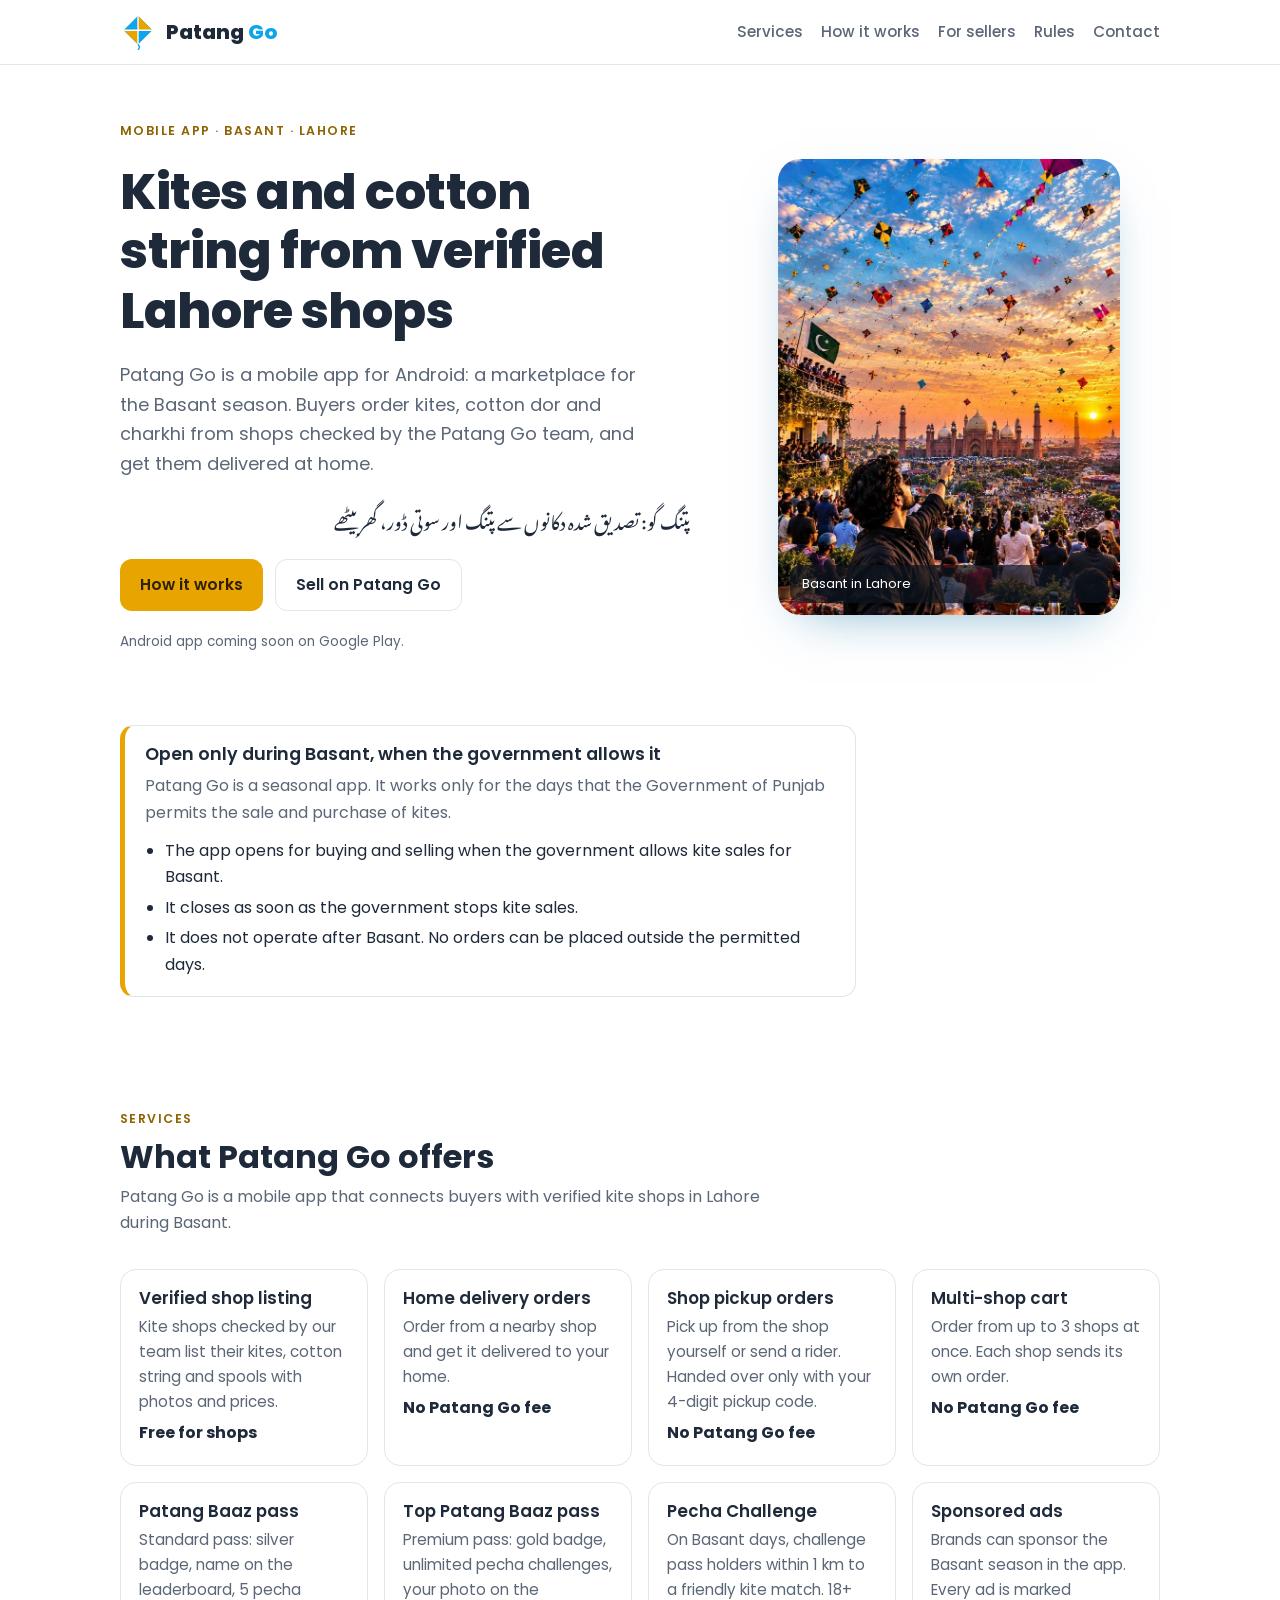
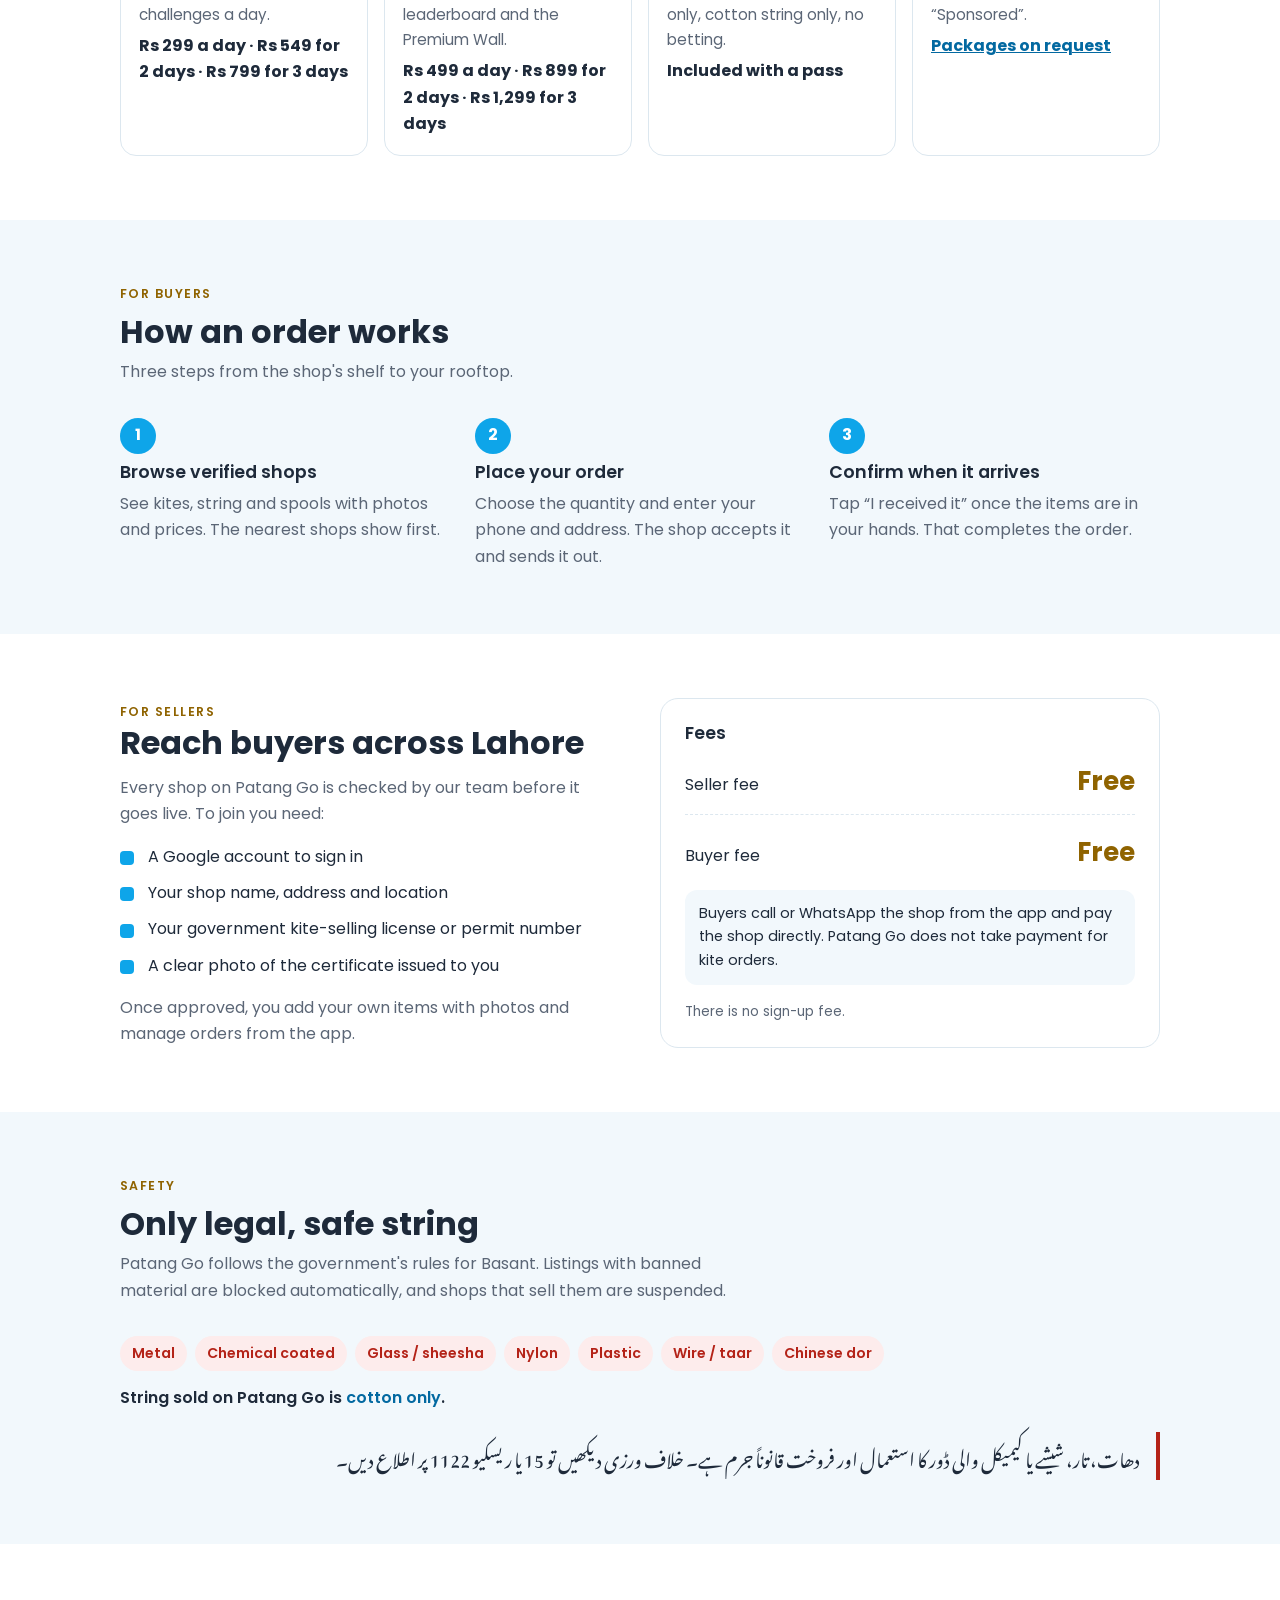
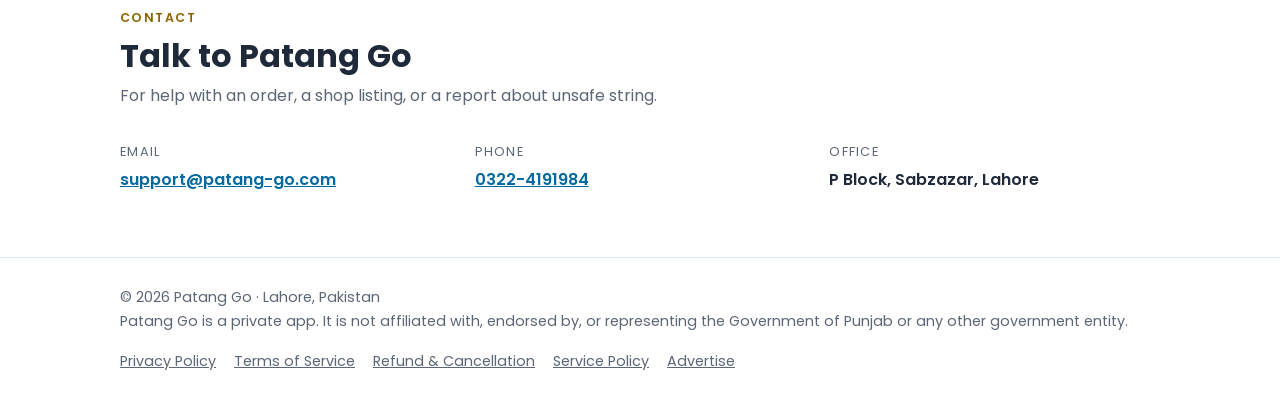
==== commit c19bca3e: "New pass prices (Standard 299/549/799, Premium 499/899/1,299); terms + privacy update Co-Authored-By" ====
--- a/index.html
+++ b/index.html
@@ -164,6 +164,23 @@
 .doc p, .doc li { color: var(--ink); }
 .doc p { margin-top: 12px; }
 .doc ul { margin: 12px 0 0; padding-left: 22px; display: grid; gap: 6px; }
+.ads { display: grid; gap: 14px; margin-top: 20px; }
+.ad { border: 1px solid var(--line); border-radius: 16px; padding: 18px; display: grid; gap: 12px; }
+.ad h2 { margin: 0; font-size: 1.15rem; display: flex; justify-content: space-between; gap: 8px;
+  flex-wrap: wrap; align-items: baseline; }
+.ad .count { font-size: .82rem; color: var(--gold-ink); font-weight: 700; }
+.facts { display: grid; grid-template-columns: repeat(3, minmax(0, 1fr)); gap: 8px; }
+@media (max-width: 560px) { .facts { grid-template-columns: 1fr; } }
+.fact { background: var(--bg-soft); border-radius: 10px; padding: 8px 12px; min-width: 0; }
+.fact span { display: block; font-size: 11px; text-transform: uppercase; letter-spacing: .06em;
+  color: var(--muted); }
+.fact b { font-size: .95rem; }
+.ad .row { display: flex; justify-content: space-between; align-items: center; gap: 10px; flex-wrap: wrap; }
+.ad .price { color: var(--muted); font-size: .92rem; }
+.btn-sky { background: var(--sky); color: #fff; }
+.report { border: 1.5px solid var(--sky); border-radius: 16px; padding: 18px; margin-top: 24px;
+  background: var(--bg-soft); }
+.report h2 { margin: 0; }
 
 @media (max-width: 820px) {
   .hero .wrap { grid-template-columns: 1fr; padding-block: 36px 48px; gap: 28px; }
@@ -241,8 +258,8 @@
       <li><h3>Home delivery orders</h3><p>Order from a nearby shop and get it delivered to your home.</p><span class="price">No Patang Go fee</span></li>
       <li><h3>Shop pickup orders</h3><p>Pick up from the shop yourself or send a rider. Handed over only with your 4-digit pickup code.</p><span class="price">No Patang Go fee</span></li>
       <li><h3>Multi-shop cart</h3><p>Order from up to 3 shops at once. Each shop sends its own order.</p><span class="price">No Patang Go fee</span></li>
-      <li><h3>Patang Baaz pass</h3><p>Standard pass: silver badge, name on the leaderboard, 5 pecha challenges a day.</p><span class="price">Rs 499 a day · Rs 899 for 2 days · Rs 1,299 for 3 days</span></li>
-      <li><h3>Top Patang Baaz pass</h3><p>Premium pass: gold badge, unlimited pecha challenges, your photo on the leaderboard and the Premium Wall.</p><span class="price">Rs 899 a day · Rs 1,599 for 2 days · Rs 2,299 for 3 days</span></li>
+      <li><h3>Patang Baaz pass</h3><p>Standard pass: silver badge, name on the leaderboard, 5 pecha challenges a day.</p><span class="price">Rs 299 a day · Rs 549 for 2 days · Rs 799 for 3 days</span></li>
+      <li><h3>Top Patang Baaz pass</h3><p>Premium pass: gold badge, unlimited pecha challenges, your photo on the leaderboard and the Premium Wall.</p><span class="price">Rs 499 a day · Rs 899 for 2 days · Rs 1,299 for 3 days</span></li>
       <li><h3>Pecha Challenge</h3><p>On Basant days, challenge pass holders within 1 km to a friendly kite match. 18+ only, cotton string only, no betting.</p><span class="price">Included with a pass</span></li>
       <li><h3>Sponsored ads</h3><p>Brands can sponsor the Basant season in the app. Every ad is marked “Sponsored”.</p><span class="price"><a href="advertise.html">Packages on request</a></span></li>
     </ul>
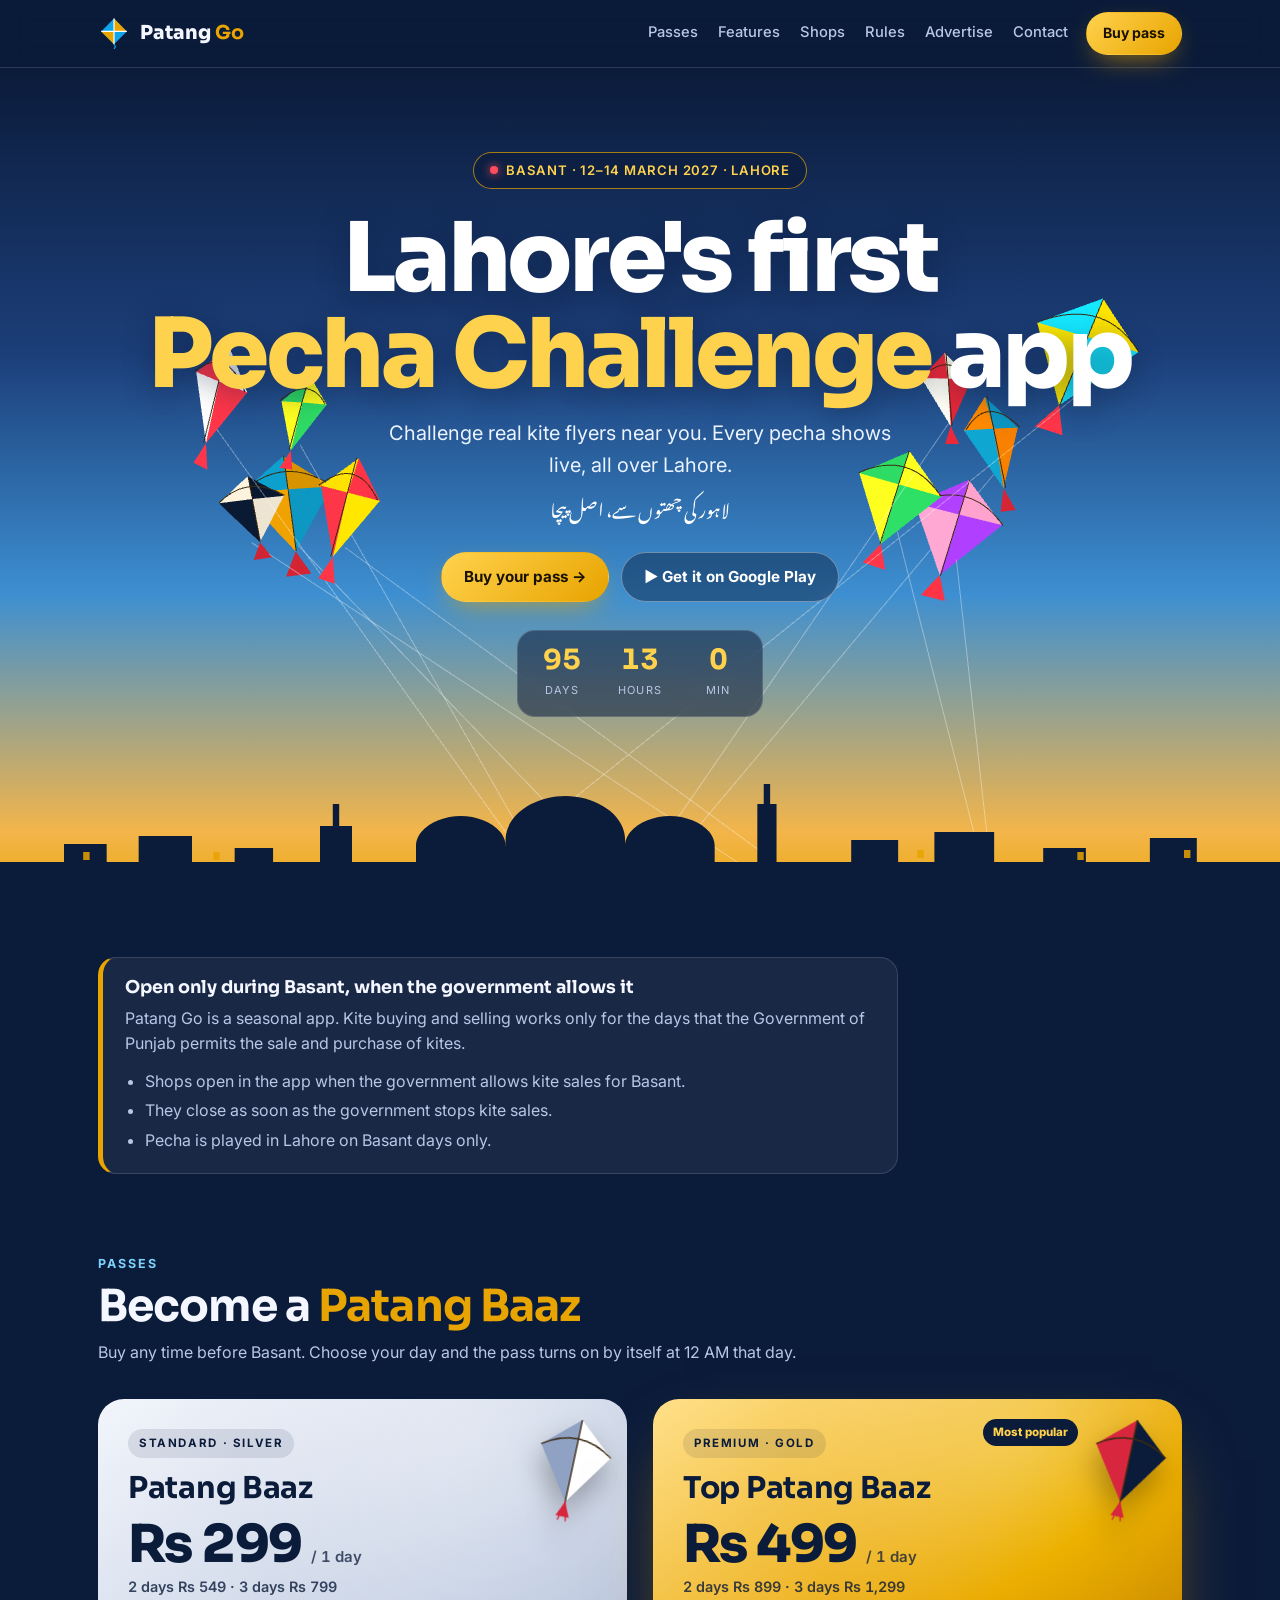
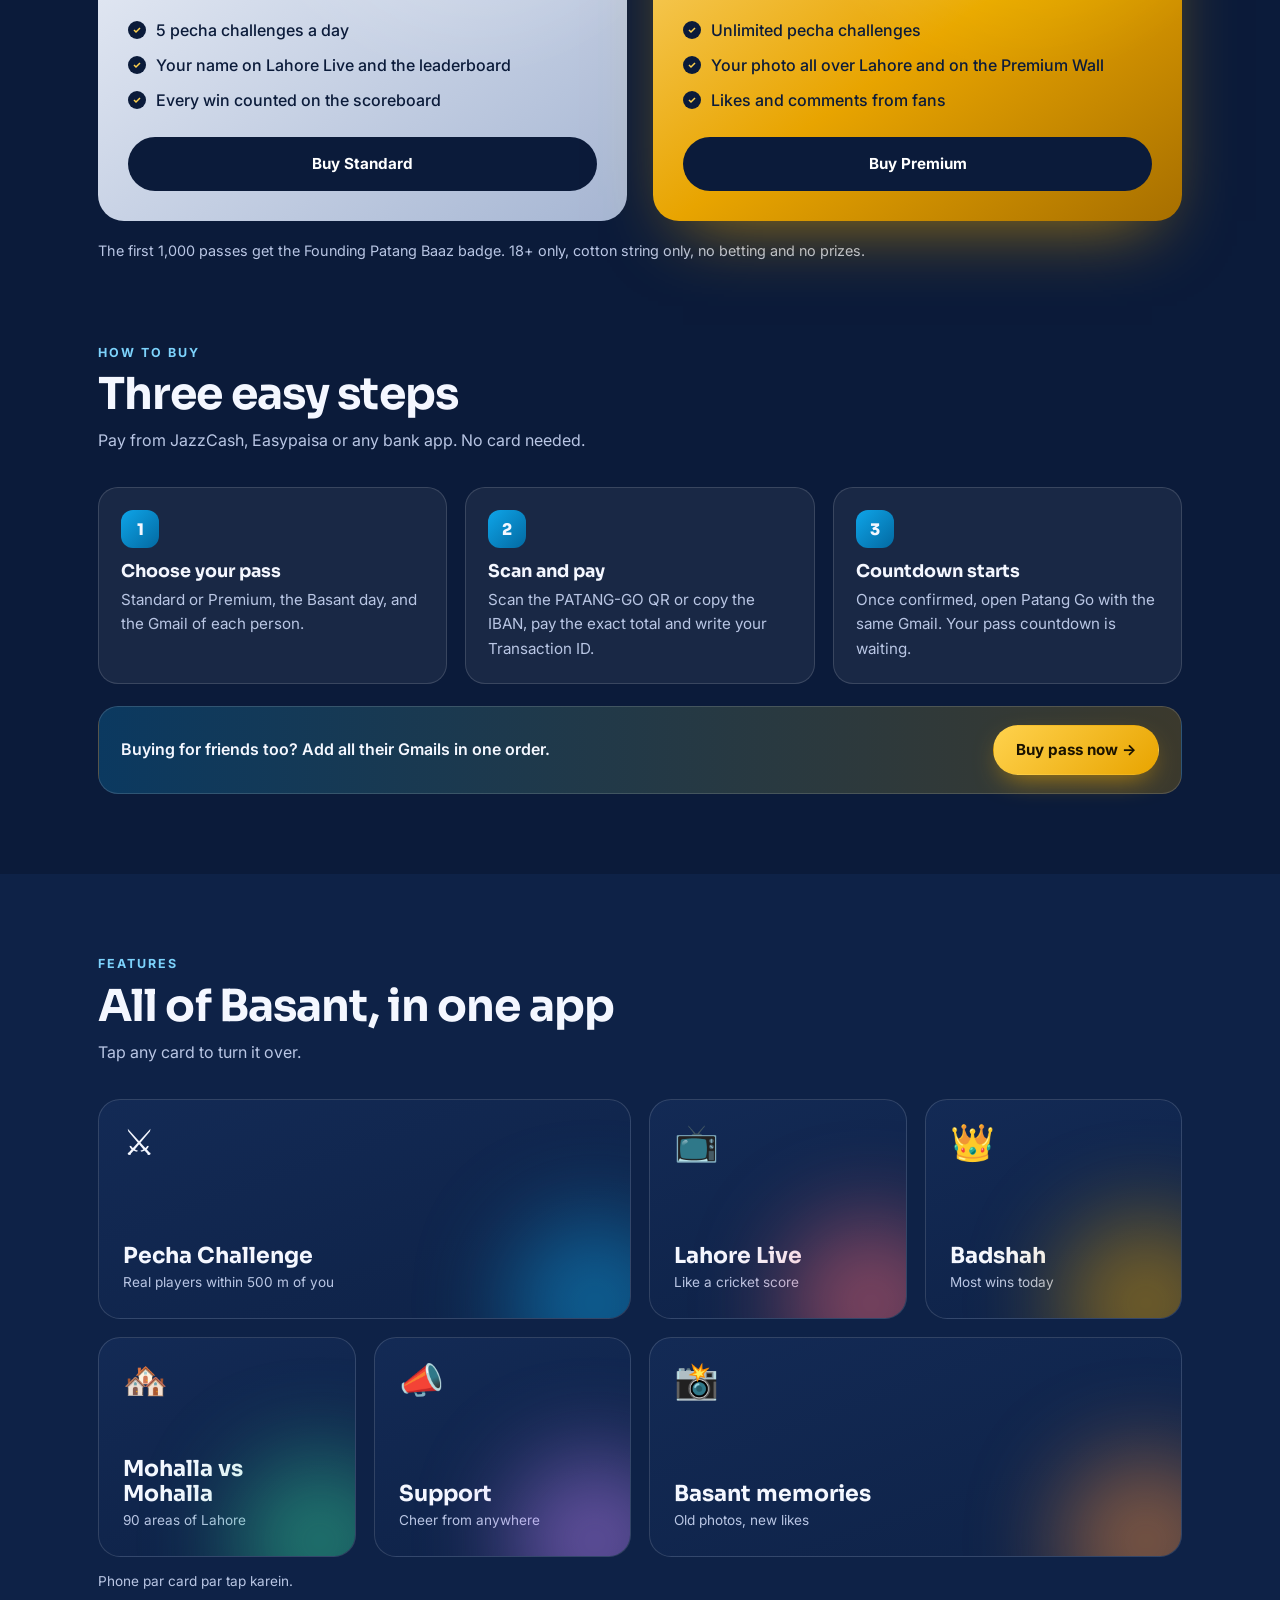
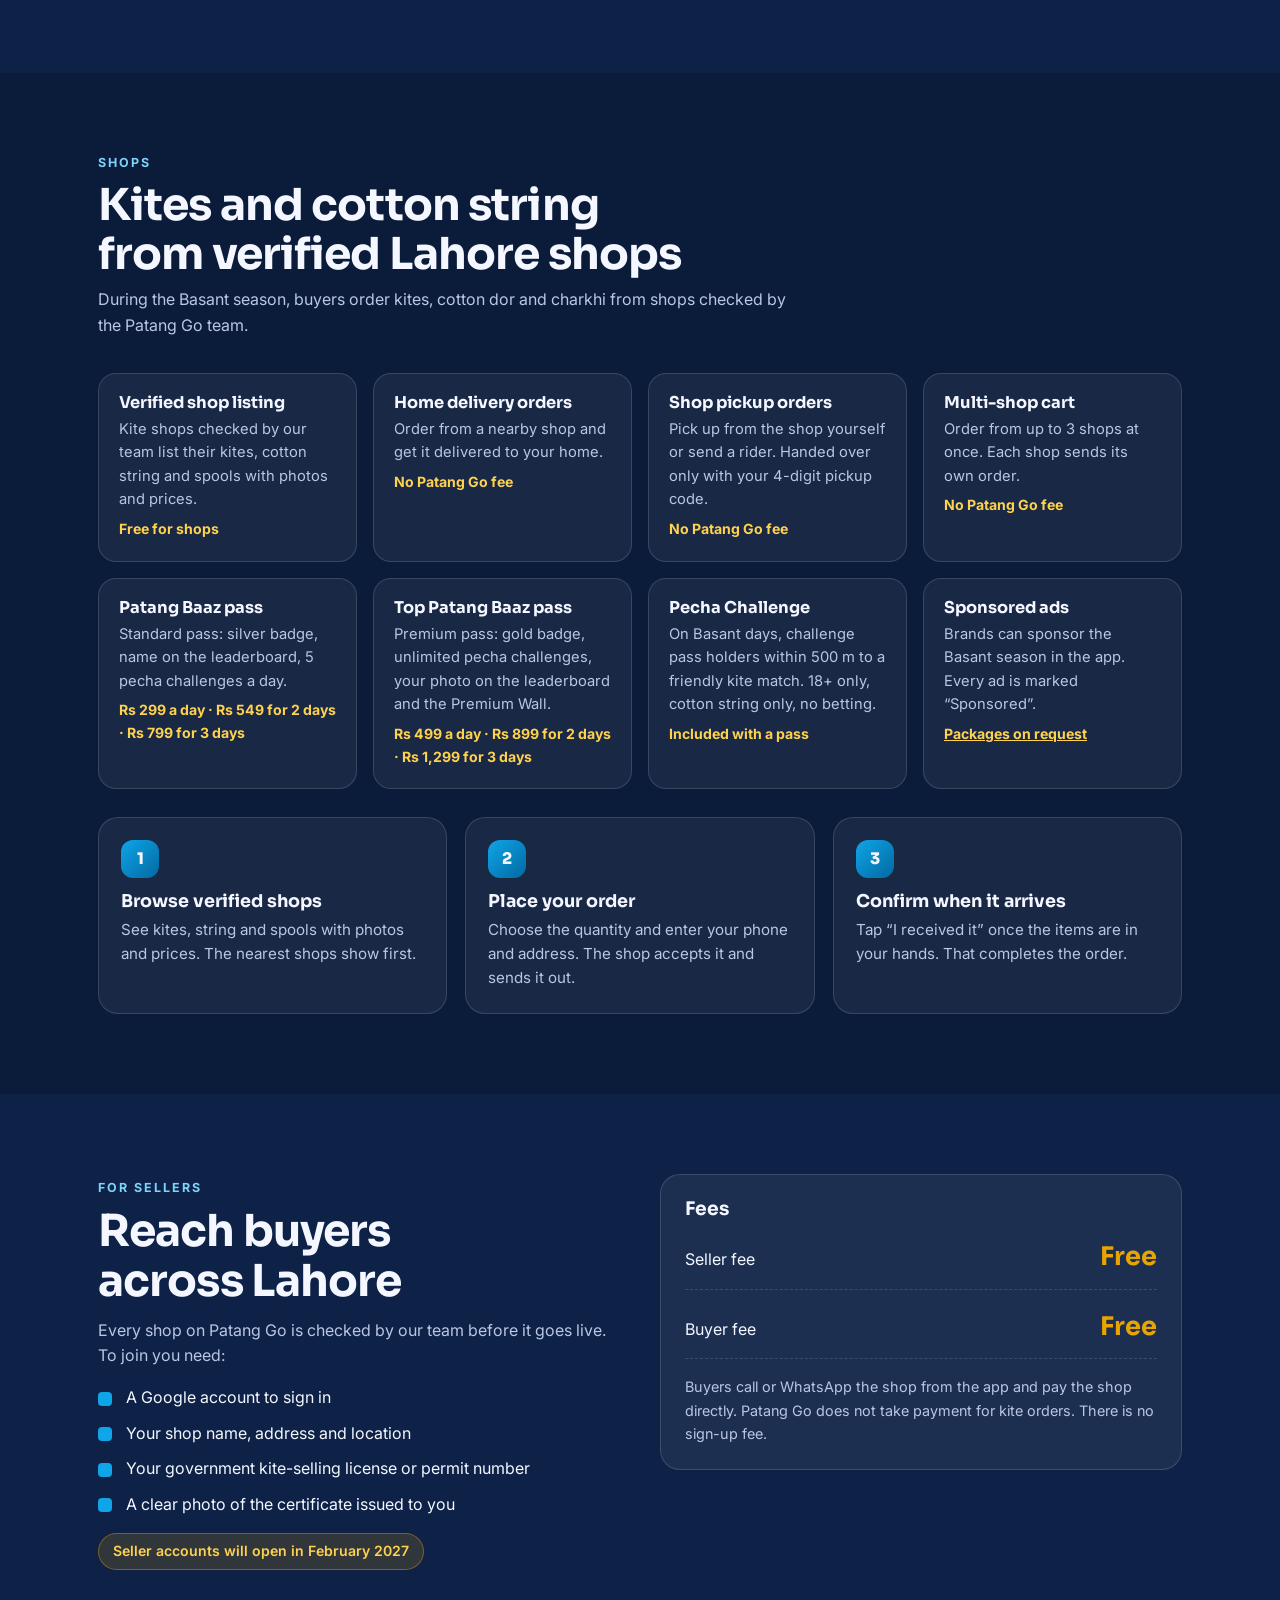
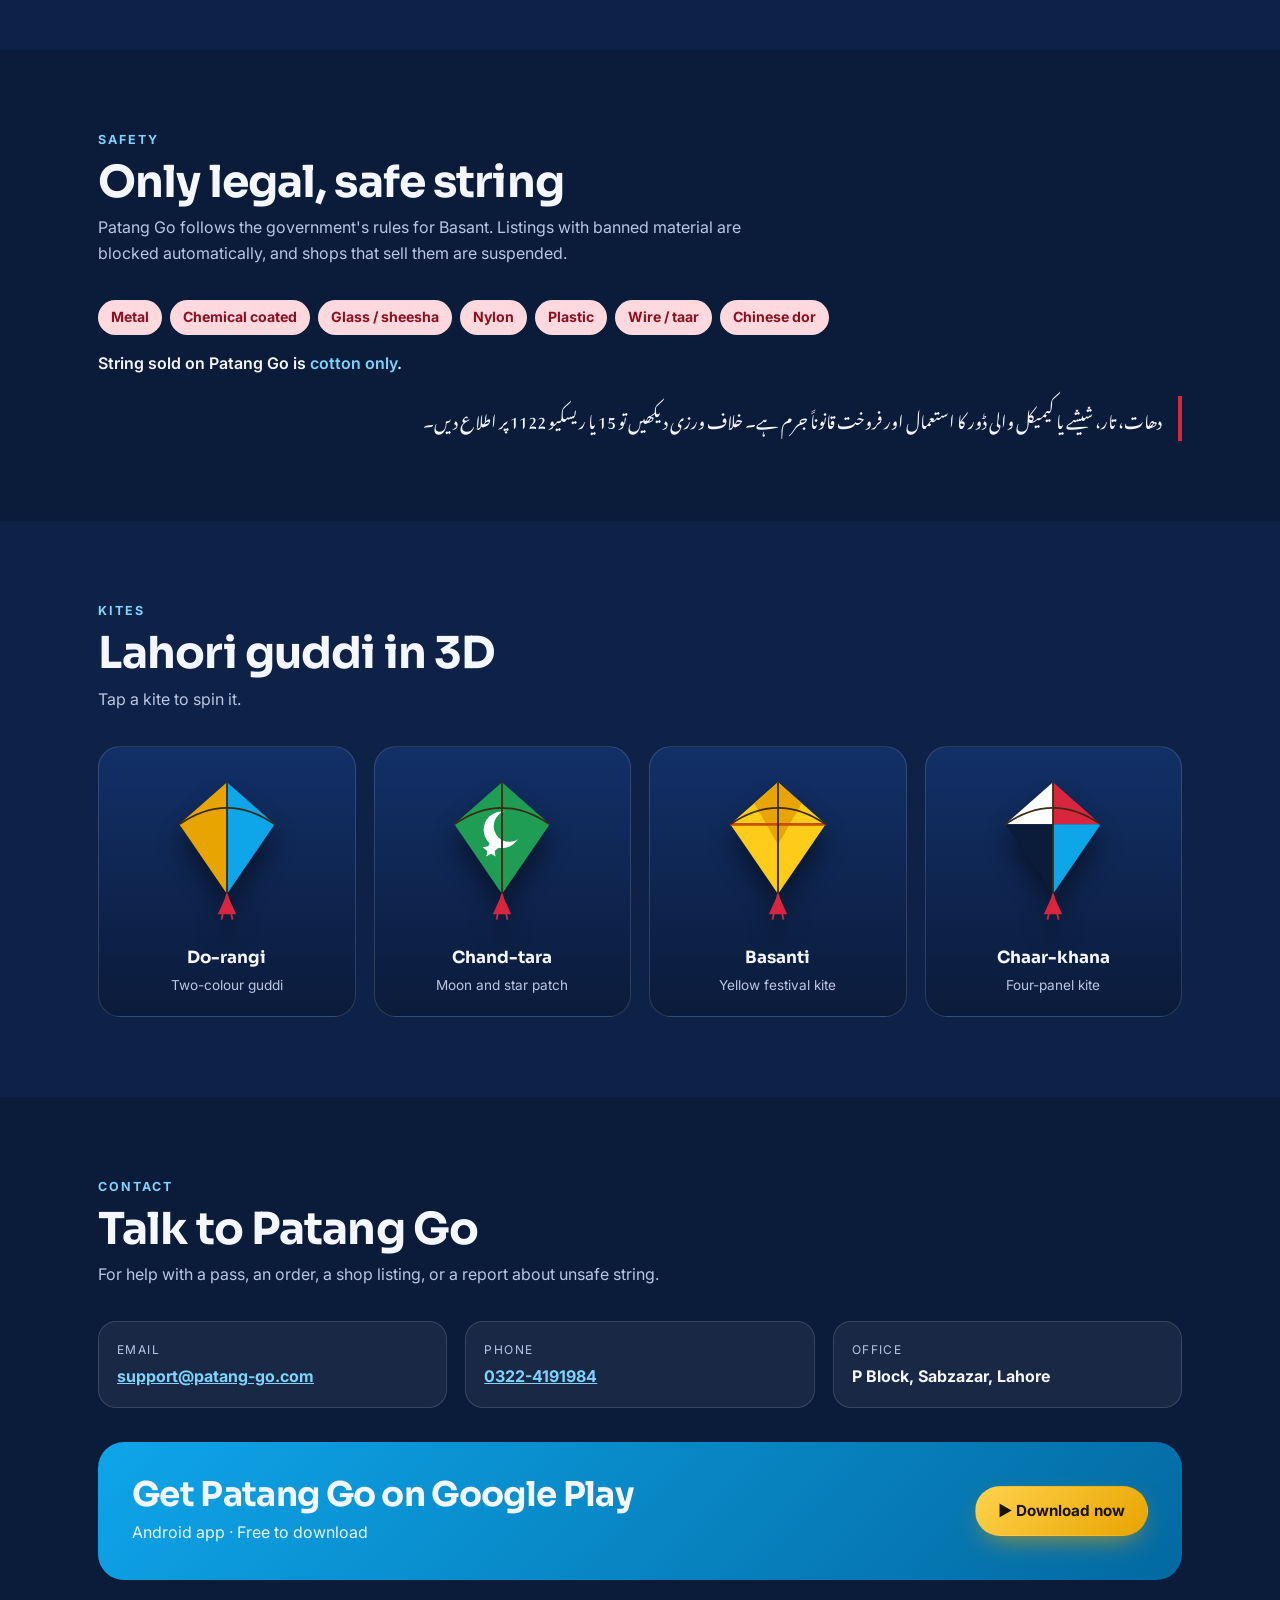
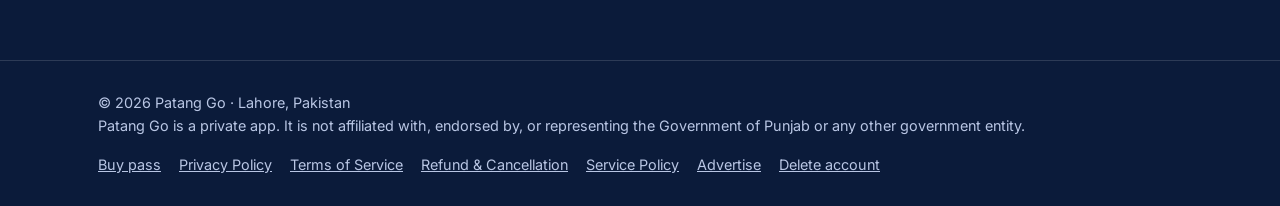
==== commit 558052eb: "Naya 3D main page (udti guddiyan, pass cards, Buy pass + Google Play links) Co-Authored-By: Claude O" ====
--- a/index.html
+++ b/index.html
@@ -4,359 +4,610 @@
 <meta charset="utf-8">
 <meta name="viewport" content="width=device-width, initial-scale=1, viewport-fit=cover">
 <title>Patang Go</title>
-<meta name="description" content="Patang Go: order kites and cotton string from verified kite shops in Lahore during Basant.">
+<meta name="description" content="Patang Go: Lahore's first Pecha Challenge app for Basant. Buy your Patang Baaz pass, follow every pecha live, and order kites and cotton string from verified Lahore shops.">
 <!-- Launch tak Google search se chhupi: launch par ye line hata dein -->
 <meta name="robots" content="noindex, nofollow">
+<meta name="theme-color" content="#0B1B3A">
 <link rel="preconnect" href="https://fonts.googleapis.com">
 <link rel="preconnect" href="https://fonts.gstatic.com" crossorigin>
-<link rel="stylesheet" href="https://fonts.googleapis.com/css2?family=Poppins:wght@400;500;600;700;800&family=Noto+Nastaliq+Urdu:wght@500&display=swap">
+<link rel="stylesheet" href="https://fonts.googleapis.com/css2?family=Sora:wght@600;700;800&family=Inter:wght@400;500;600;700&family=Noto+Nastaliq+Urdu:wght@500&display=swap">
 <style>
-/* Layout: sky-blue header band over a white page; content in one 1080px column,
-   hero splits into copy + portrait Basant photo, stacking on phones. */
-:root {
-  --sky: #0EA5E9;
-  --sky-deep: #0369A1;
-  --gold: #E8A400;
-  --gold-ink: #8F6300;
-  --on-gold: #2F2100;
-  --ink: #1E2A3A;
-  --muted: #5B6676;
-  --bg: #FFFFFF;
-  --bg-soft: #F2F8FC;
-  --line: #DCE7EF;
-  --danger: #B42318;
-  --danger-bg: #FDECEC;
-  --font-display: 'Poppins', 'Segoe UI', system-ui, sans-serif;
-  --font-body: 'Poppins', 'Segoe UI', system-ui, sans-serif;
-  --font-urdu: 'Noto Nastaliq Urdu', 'Jameel Noori Nastaleeq', serif;
+/* Layout: sticky glass nav; dusk Lahore sky hero (blue to gold) with 3D kites over a rooftop
+   skyline; then passes, how to buy, features, shops, sellers, rules, kites, contact on navy. */
+:root{
+  --sky:#0EA5E9; --sky-soft:#7DD3FC; --gold:#E8A400; --gold-soft:#FFD24D;
+  --navy:#0B1B3A; --navy2:#132A55; --navy3:#0E2247;
+  --cream:#FFF6DF; --ink:#F4F7FF; --muted:#B9C6E4; --line:rgba(255,255,255,.14); --glass:rgba(255,255,255,.06);
+  --red:#D7263D; --red-soft:#FFD9DE; --on-gold:#1A1200;
+  --display:'Sora','Segoe UI',system-ui,sans-serif; --body:'Inter','Segoe UI',system-ui,sans-serif;
+  --urdu:'Noto Nastaliq Urdu','Jameel Noori Nastaleeq',serif;
+  color-scheme:dark;
 }
-@media (prefers-color-scheme: dark) {
-  :root:not([data-theme="light"]) {
-    --sky: #38BDF8; --sky-deep: #7DD3FC; --gold: #F5B82E; --gold-ink: #F7C95A;
-    --on-gold: #2F2100; --ink: #E6EDF5; --muted: #9AA8B8; --bg: #0E1621;
-    --bg-soft: #152131; --line: #24344A; --danger: #FF8A80; --danger-bg: #3A1E1E;
-    color-scheme: dark;
-  }
+*,*::before,*::after{box-sizing:border-box}
+html{scroll-behavior:smooth}
+body{margin:0;background:var(--navy);color:var(--ink);font-family:var(--body);font-size:16px;line-height:1.6;overflow-x:hidden}
+img{max-width:100%;display:block}
+a{color:inherit}
+p{margin:0}
+h1,h2,h3,h4{font-family:var(--display);line-height:1.12;margin:0;text-wrap:balance}
+.wrap{max-width:1120px;margin:0 auto;padding-left:max(18px,env(safe-area-inset-left,0px));padding-right:max(18px,env(safe-area-inset-right,0px))}
+a:focus-visible,button:focus-visible{outline:3px solid var(--gold-soft);outline-offset:3px}
+
+/* NAV */
+.top{position:sticky;top:0;z-index:20;background:rgba(11,27,58,.72);backdrop-filter:blur(14px);-webkit-backdrop-filter:blur(14px);border-bottom:1px solid var(--line);padding-top:env(safe-area-inset-top,0px)}
+.top .wrap{display:flex;align-items:center;gap:18px;padding-block:12px}
+.brand{display:flex;align-items:center;gap:10px;text-decoration:none}
+.brand svg{width:32px;height:32px;flex:none}
+.brand span{font-family:var(--display);font-weight:800;font-size:1.2rem}
+.brand b{color:var(--gold)}
+.nav{display:flex;gap:20px;margin-left:auto;font-size:.92rem}
+.nav a{color:var(--muted);text-decoration:none;font-weight:500}
+.nav a:hover{color:var(--ink)}
+@media (max-width:900px){.nav{display:none}.top .btn{margin-left:auto}}
+
+.btn{display:inline-flex;align-items:center;justify-content:center;gap:8px;border-radius:999px;font-weight:700;text-decoration:none;padding:12px 22px;font-size:.95rem;border:1.5px solid transparent;white-space:nowrap;transition:transform .15s,box-shadow .2s}
+.btn:hover{transform:translateY(-1px)}
+.btn-gold{background:linear-gradient(135deg,var(--gold-soft),var(--gold));color:var(--on-gold);box-shadow:0 10px 28px -10px rgba(232,164,0,.8)}
+.btn-ghost{background:rgba(11,27,58,.45);border-color:rgba(255,255,255,.35);color:#fff;backdrop-filter:blur(6px)}
+.btn-navy{background:var(--navy);color:#fff}
+.btn-sm{padding:9px 16px;font-size:.88rem}
+
+/* HERO */
+.hero{position:relative;overflow:hidden;min-height:640px;background:linear-gradient(180deg,#0B1B3A 0%,#1C3F7A 34%,#3D8FD1 62%,#F3B54A 90%,#E8A400 100%)}
+#sky{position:absolute;inset:0;width:100%;height:100%;display:block}
+.skyline{position:absolute;left:0;right:0;bottom:-1px;width:100%;height:160px;display:block;pointer-events:none}
+.hero-text{position:relative;z-index:2;padding-block:84px 200px;text-align:center;pointer-events:none}
+.chip{display:inline-flex;gap:8px;align-items:center;background:rgba(11,27,58,.55);border:1px solid rgba(232,164,0,.7);color:var(--gold-soft);font-weight:600;font-size:.82rem;letter-spacing:.06em;text-transform:uppercase;padding:7px 16px;border-radius:999px;backdrop-filter:blur(6px)}
+.chip i{width:8px;height:8px;border-radius:50%;background:#ff4d5e;box-shadow:0 0 10px #ff4d5e}
+.hero h1{font-weight:800;font-size:clamp(44px,9vw,96px);letter-spacing:-.035em;line-height:1;margin:22px 0 14px;color:#fff;text-shadow:0 6px 30px rgba(11,27,58,.45)}
+.hero h1 em{font-style:normal;color:var(--gold-soft)}
+.hero .tag{font-size:clamp(16px,2.2vw,20px);max-width:40ch;margin:0 auto;color:#EAF3FF}
+.urdu{font-family:var(--urdu);direction:rtl;line-height:2.2}
+.hero .urdu{font-size:18px;margin-top:6px;color:#fff}
+.hero-cta{pointer-events:auto;display:flex;gap:12px;justify-content:center;flex-wrap:wrap;margin-top:26px}
+.count{pointer-events:auto;display:inline-flex;gap:2px;margin-top:28px;background:rgba(11,27,58,.55);border:1px solid var(--line);border-radius:18px;padding:6px;backdrop-filter:blur(10px)}
+.count div{padding:8px 16px;min-width:76px}
+.count b{display:block;font-family:var(--display);font-size:28px;line-height:1.1;color:var(--gold-soft);font-variant-numeric:tabular-nums}
+.count small{font-size:11px;letter-spacing:.1em;text-transform:uppercase;color:var(--muted)}
+
+/* SECTIONS */
+section.band{padding-block:80px}
+section.alt{background:var(--navy3)}
+.head{display:grid;gap:8px;margin-bottom:34px;max-width:44rem}
+.eyebrow{font-size:.78rem;letter-spacing:.16em;text-transform:uppercase;color:var(--sky-soft);font-weight:700}
+h2{font-size:clamp(30px,4.6vw,44px);letter-spacing:-.02em}
+h2 em{font-style:normal;color:var(--gold)}
+.head p{color:var(--muted)}
+
+/* Season notice */
+.season{border:1px solid var(--line);border-left:5px solid var(--gold);border-radius:18px;padding:20px 22px;background:var(--glass);display:grid;gap:8px;max-width:50rem}
+.season h3{font-size:1.1rem}
+.season p,.season li{color:var(--muted)}
+.season ul{margin:4px 0 0;padding-left:20px;display:grid;gap:4px}
+
+/* PASSES */
+.passes{display:grid;grid-template-columns:repeat(auto-fit,minmax(min(100%,320px),1fr));gap:26px;perspective:1200px}
+.tilt{position:relative;border-radius:26px;padding:30px;color:var(--navy);transform-style:preserve-3d;transition:transform .15s ease-out;min-width:0;overflow:hidden}
+.tilt.std{background:linear-gradient(145deg,#F2F5FB,#A6B6D3)}
+.tilt.prem{background:linear-gradient(145deg,#FFE08A,#E8A400 55%,#A76F00);box-shadow:0 30px 70px -30px rgba(232,164,0,.7)}
+.tilt .shine{position:absolute;inset:0;pointer-events:none;background:radial-gradient(circle at var(--mx,70%) var(--my,10%),rgba(255,255,255,.6),transparent 45%);mix-blend-mode:soft-light}
+.tilt .lift{position:relative;transform:translateZ(40px)}
+.tier{display:inline-block;font-size:.72rem;font-weight:700;letter-spacing:.14em;text-transform:uppercase;padding:5px 11px;border-radius:999px;background:rgba(11,27,58,.1)}
+.tilt h3{font-size:30px;margin-top:14px;letter-spacing:-.01em}
+.price{font-family:var(--display);font-size:52px;font-weight:800;line-height:1;margin:14px 0 4px;letter-spacing:-.03em;font-variant-numeric:tabular-nums}
+.price small{font-size:15px;font-family:var(--body);font-weight:600;letter-spacing:0;opacity:.75}
+.more{font-size:.9rem;font-weight:600;opacity:.8;font-variant-numeric:tabular-nums}
+.tilt ul{list-style:none;padding:0;margin:20px 0 24px;display:grid;gap:9px}
+.tilt li{display:flex;gap:10px;align-items:flex-start;font-weight:500}
+.tilt li::before{content:"";flex:none;width:18px;height:18px;margin-top:3px;border-radius:50%;background:var(--navy) url("data:image/svg+xml,%3Csvg xmlns='http://www.w3.org/2000/svg' viewBox='0 0 24 24'%3E%3Cpath d='M6 12l4 4 8-8' stroke='%23FFD24D' stroke-width='3' fill='none'/%3E%3C/svg%3E") center/12px no-repeat}
+.tilt .btn{width:100%;padding:14px}
+.mini{position:absolute;right:14px;top:16px;width:82px;transform:translateZ(70px) rotate(12deg);filter:drop-shadow(0 14px 14px rgba(0,0,0,.3))}
+.pop{position:absolute;top:20px;right:104px;font-size:.72rem;font-weight:800;background:var(--navy);color:var(--gold-soft);padding:4px 10px;border-radius:999px}
+.pass-note{margin-top:18px;color:var(--muted);font-size:.9rem}
+
+/* HOW TO BUY */
+.steps{display:grid;grid-template-columns:repeat(3,minmax(0,1fr));gap:18px;list-style:none;margin:0;padding:0;counter-reset:s}
+.steps li{background:var(--glass);border:1px solid var(--line);border-radius:20px;padding:22px;min-width:0;counter-increment:s}
+.steps li::before{content:counter(s);font-family:var(--display);font-weight:800;width:38px;height:38px;border-radius:12px;display:grid;place-items:center;background:linear-gradient(135deg,var(--sky),#0369A1);margin-bottom:14px}
+.steps h3{font-size:1.1rem;margin-bottom:6px}
+.steps p{color:var(--muted);font-size:.95rem}
+.buybar{margin-top:22px;display:flex;flex-wrap:wrap;gap:12px;align-items:center;justify-content:space-between;background:linear-gradient(90deg,rgba(14,165,233,.22),rgba(232,164,0,.22));border:1px solid var(--line);border-radius:20px;padding:18px 22px}
+.buybar p{font-weight:600}
+
+/* FEATURES (flip) */
+.bento{display:grid;grid-template-columns:repeat(4,minmax(0,1fr));grid-auto-rows:220px;gap:18px}
+.flip{perspective:1000px;cursor:pointer;background:none;border:0;padding:0;color:inherit;font:inherit;text-align:left;min-width:0}
+.flip.wide{grid-column:span 2}
+.flip .in{display:block;position:relative;width:100%;height:100%;transform-style:preserve-3d;transition:transform .8s cubic-bezier(.2,.8,.2,1)}
+.flip:hover .in,.flip.on .in{transform:rotateY(180deg)}
+.face{position:absolute;inset:0;border-radius:22px;padding:24px;backface-visibility:hidden;-webkit-backface-visibility:hidden;display:flex;flex-direction:column;justify-content:space-between;overflow:hidden}
+.front{background:linear-gradient(160deg,var(--navy2),var(--navy3));border:1px solid var(--line)}
+.front::after{content:"";position:absolute;width:170px;height:170px;right:-50px;bottom:-70px;border-radius:50%;background:var(--c,var(--sky));filter:blur(48px);opacity:.5}
+.ico{font-size:36px;line-height:1}
+.ft{display:block;font-family:var(--display);font-weight:700;font-size:22px;line-height:1.15}
+.fp{display:block}
+.front .fp{margin-top:4px;color:var(--muted);font-size:.85rem}
+.back{background:var(--c,var(--sky));color:var(--navy);transform:rotateY(180deg)}
+.back .fp{font-weight:600}
+.hint{font-size:.85rem;color:var(--muted);margin-top:14px}
+
+/* SHOPS / services */
+.services{display:grid;grid-template-columns:repeat(4,minmax(0,1fr));gap:16px;margin:0;padding:0;list-style:none}
+.services li{border:1px solid var(--line);background:var(--glass);border-radius:18px;padding:20px;display:grid;gap:6px;align-content:start;min-width:0}
+.services h3{font-size:1.02rem}
+.services p{color:var(--muted);font-size:.92rem}
+.services .tagp{font-weight:700;color:var(--gold-soft);font-size:.88rem}
+.services .tagp a{color:var(--gold-soft)}
+.order-steps{margin-top:28px}
+
+/* SELLERS */
+.split{display:grid;grid-template-columns:1fr 1fr;gap:40px;align-items:start}
+.split>*{min-width:0}
+.checklist{list-style:none;padding:0;margin:16px 0 0;display:grid;gap:10px}
+.checklist li{padding-left:28px;position:relative}
+.checklist li::before{content:"";position:absolute;left:0;top:.42em;width:14px;height:14px;border-radius:4px;background:var(--sky)}
+.fees{border:1px solid var(--line);border-radius:20px;padding:24px;display:grid;gap:16px;background:var(--glass)}
+.fee-row{display:flex;justify-content:space-between;align-items:baseline;gap:16px;border-bottom:1px dashed var(--line);padding-bottom:12px}
+.fee-row strong{font-family:var(--display);font-size:1.6rem;color:var(--gold)}
+.fees .note{font-size:.9rem;color:var(--muted)}
+.soon{display:inline-block;margin-top:16px;font-size:.88rem;background:rgba(232,164,0,.16);color:var(--gold-soft);border:1px solid rgba(232,164,0,.4);border-radius:999px;padding:6px 14px;font-weight:600}
+
+/* RULES */
+.banned{display:flex;flex-wrap:wrap;gap:8px}
+.banned span{background:var(--red-soft);color:#8E1020;font-weight:700;font-size:.88rem;padding:6px 13px;border-radius:999px}
+.allowed{margin-top:16px;font-weight:600}
+.allowed em{font-style:normal;color:var(--sky-soft)}
+.notice{margin-top:20px;border-right:4px solid var(--red);padding:4px 16px 4px 0;font-size:1.05rem}
+
+/* KITES */
+.gallery{display:grid;grid-template-columns:repeat(4,minmax(0,1fr));gap:18px}
+.kcard{background:linear-gradient(180deg,#123067,var(--navy));border:1px solid var(--line);border-radius:22px;padding:18px;text-align:center;perspective:700px;min-width:0}
+.kcard .stage{height:170px;display:grid;place-items:center}
+.kcard svg{width:110px;height:150px;transform-style:preserve-3d;animation:sway 5s ease-in-out infinite;filter:drop-shadow(0 16px 12px rgba(0,0,0,.45))}
+.kcard:nth-child(2) svg{animation-delay:-1.2s}.kcard:nth-child(3) svg{animation-delay:-2.4s}.kcard:nth-child(4) svg{animation-delay:-3.6s}
+.kcard:hover svg{animation:spin 1.4s linear infinite}
+.kcard b{font-family:var(--display);font-size:1.05rem;display:block;margin-top:10px}
+.kcard span{font-size:.85rem;color:var(--muted)}
+@keyframes sway{0%,100%{transform:rotateY(-28deg) rotateZ(-6deg) translateY(0)}50%{transform:rotateY(28deg) rotateZ(6deg) translateY(-10px)}}
+@keyframes spin{to{transform:rotateY(360deg)}}
+
+/* CONTACT */
+.contact{display:grid;grid-template-columns:repeat(3,minmax(0,1fr));gap:18px}
+.contact div{display:grid;gap:4px;min-width:0;background:var(--glass);border:1px solid var(--line);border-radius:18px;padding:18px}
+.contact .label{font-size:.75rem;color:var(--muted);text-transform:uppercase;letter-spacing:.12em}
+.contact .value{font-weight:700;overflow-wrap:anywhere;user-select:all}
+.contact a{color:var(--sky-soft)}
+
+/* APP BAND */
+.appband{background:linear-gradient(135deg,var(--sky),#0369A1);border-radius:26px;padding:34px;display:flex;flex-wrap:wrap;gap:20px;align-items:center;justify-content:space-between}
+.appband h2{font-size:clamp(24px,3.6vw,34px)}
+.appband p{color:#E6F6FF;margin-top:6px}
+
+footer{border-top:1px solid var(--line);padding-block:30px;font-size:.9rem;color:var(--muted)}
+footer .wrap{display:flex;justify-content:space-between;gap:16px;flex-wrap:wrap}
+footer nav{display:flex;gap:18px;flex-wrap:wrap}
+footer a{color:var(--muted)}
+footer a:hover{color:var(--ink)}
+
+@media (max-width:900px){
+  .bento{grid-template-columns:repeat(2,minmax(0,1fr))}
+  .services,.gallery{grid-template-columns:repeat(2,minmax(0,1fr))}
+  .steps,.split,.contact{grid-template-columns:1fr}
+  section.band{padding-block:60px}
 }
-:root[data-theme="dark"] {
-  --sky: #38BDF8; --sky-deep: #7DD3FC; --gold: #F5B82E; --gold-ink: #F7C95A;
-  --on-gold: #2F2100; --ink: #E6EDF5; --muted: #9AA8B8; --bg: #0E1621;
-  --bg-soft: #152131; --line: #24344A; --danger: #FF8A80; --danger-bg: #3A1E1E;
-  color-scheme: dark;
+@media (max-width:520px){
+  .bento{grid-template-columns:1fr;grid-auto-rows:170px}.flip.wide{grid-column:auto}
+  .services{grid-template-columns:1fr}
+  .hero-text{padding-block:60px 180px}
+  .pop{right:96px}
 }
-*, *::before, *::after { box-sizing: border-box; }
-body {
-  margin: 0; background: var(--bg); color: var(--ink);
-  font-family: var(--font-body); font-size: 16px; line-height: 1.65;
-}
-img { max-width: 100%; display: block; }
-a { color: var(--sky-deep); }
-a:focus-visible, button:focus-visible { outline: 3px solid var(--gold); outline-offset: 2px; }
-.wrap { max-width: 1080px; margin: 0 auto; padding-inline: 20px; }
-h1, h2, h3 { font-family: var(--font-display); line-height: 1.2; text-wrap: balance; margin: 0; }
-h1 { font-size: clamp(2rem, 5vw, 3.1rem); font-weight: 800; letter-spacing: -0.01em; }
-h2 { font-size: clamp(1.5rem, 3vw, 2rem); font-weight: 700; }
-h3 { font-size: 1.1rem; font-weight: 600; }
-p { margin: 0; }
-.eyebrow {
-  font-size: 0.78rem; font-weight: 600; letter-spacing: 0.12em; text-transform: uppercase;
-  color: var(--gold-ink);
-}
-
-/* Header */
-.top { border-bottom: 1px solid var(--line); background: var(--bg); }
-.top .wrap { display: flex; align-items: center; justify-content: space-between; gap: 16px;
-  flex-wrap: wrap; padding-block: 14px; }
-.brand { display: flex; align-items: center; gap: 10px; text-decoration: none; color: var(--ink); }
-.brand-mark { width: 36px; height: 36px; flex: none; }
-.brand-name { font-family: var(--font-display); font-weight: 800; font-size: 1.25rem; }
-.brand-name b { color: var(--sky); font-weight: 800; }
-.nav { display: flex; gap: 18px; flex-wrap: wrap; font-size: 0.95rem; }
-.nav a { color: var(--muted); text-decoration: none; font-weight: 500; }
-.nav a:hover { color: var(--ink); }
-
-/* Hero */
-.hero .wrap { display: grid; grid-template-columns: 1.15fr 0.85fr; gap: 48px; align-items: center;
-  padding-block: 56px 64px; }
-.hero-copy { display: grid; gap: 20px; min-width: 0; }
-.hero-copy .lead { font-size: 1.12rem; color: var(--muted); max-width: 34rem; }
-.urdu { font-family: var(--font-urdu); direction: rtl; font-size: 1.15rem; line-height: 2.2;
-  color: var(--ink); }
-.actions { display: flex; gap: 12px; flex-wrap: wrap; }
-.btn { display: inline-flex; align-items: center; gap: 8px; padding: 12px 20px; border-radius: 12px;
-  font-weight: 600; text-decoration: none; font-size: 0.98rem; }
-.btn-gold { background: var(--gold); color: var(--on-gold); }
-.btn-line { border: 1.5px solid var(--line); color: var(--ink); }
-.btn-line:hover { border-color: var(--sky); }
-.soon { font-size: 0.85rem; color: var(--muted); }
-.hero-photo { position: relative; border-radius: 22px; overflow: hidden; aspect-ratio: 3 / 4;
-  max-width: 100%; box-shadow: 0 18px 50px -24px rgba(3, 105, 161, 0.55); }
-.hero-photo img { width: 100%; height: 100%; object-fit: cover; object-position: 50% 62%; }
-.hero-photo figcaption { position: absolute; left: 12px; bottom: 12px; right: 12px;
-  background: rgba(14, 22, 33, 0.72); color: #fff; font-size: 0.82rem; padding: 8px 12px;
-  border-radius: 10px; }
-
-/* Sections */
-section.band { padding-block: 64px; }
-section.soft { background: var(--bg-soft); }
-.section-head { display: grid; gap: 8px; margin-bottom: 32px; max-width: 40rem; }
-.section-head p { color: var(--muted); }
-.steps { display: grid; grid-template-columns: repeat(3, minmax(0, 1fr)); gap: 24px;
-  list-style: none; margin: 0; padding: 0; counter-reset: step; }
-.steps li { display: grid; gap: 8px; align-content: start; counter-increment: step; min-width: 0; }
-.steps li::before { content: counter(step); width: 36px; height: 36px; border-radius: 50%;
-  display: grid; place-items: center; font-weight: 700; background: var(--sky); color: #fff; }
-.steps p { color: var(--muted); }
-.services { display: grid; grid-template-columns: repeat(4, minmax(0, 1fr)); gap: 16px; margin: 8px 0 0; padding: 0; }
-.services li { list-style: none; border: 1px solid var(--line); border-radius: 16px; padding: 18px;
-  display: grid; gap: 6px; align-content: start; min-width: 0; }
-.services h3 { font-size: 1.05rem; }
-.services p { color: var(--muted); font-size: 0.95rem; }
-.services .price { font-weight: 700; }
-
-.split { display: grid; grid-template-columns: 1fr 1fr; gap: 40px; align-items: start; }
-.split > * { min-width: 0; }
-.checklist { list-style: none; padding: 0; margin: 16px 0 0; display: grid; gap: 10px; }
-.checklist li { padding-left: 28px; position: relative; }
-.checklist li::before { content: ''; position: absolute; left: 0; top: 0.45em; width: 14px; height: 14px;
-  border-radius: 4px; background: var(--sky); }
-.fees { border: 1px solid var(--line); border-radius: 18px; padding: 24px; display: grid; gap: 16px;
-  background: var(--bg); }
-.fee-row { display: flex; justify-content: space-between; align-items: baseline; gap: 16px;
-  border-bottom: 1px dashed var(--line); padding-bottom: 12px; }
-.fee-row:last-of-type { border-bottom: 0; padding-bottom: 0; }
-.fee-row strong { font-family: var(--font-display); font-size: 1.6rem; color: var(--gold-ink);
-  font-variant-numeric: tabular-nums; }
-.fee-note { font-size: 0.85rem; color: var(--muted); }
-.example { font-size: 0.9rem; background: var(--bg-soft); border-radius: 12px; padding: 12px 14px;
-  font-variant-numeric: tabular-nums; }
-
-.banned { display: flex; flex-wrap: wrap; gap: 8px; margin-top: 16px; }
-.banned span { background: var(--danger-bg); color: var(--danger); font-weight: 600; font-size: 0.88rem;
-  padding: 6px 12px; border-radius: 999px; }
-.allowed { margin-top: 14px; font-weight: 600; }
-
-/* Season notice: the app only runs while the government allows Basant sales */
-.season { border: 1px solid var(--line); border-left: 5px solid var(--gold); border-radius: 14px;
-  padding: 18px 20px; background: var(--bg); display: grid; gap: 8px; max-width: 46rem; }
-.season h3 { margin: 0; font-size: 1.1rem; }
-.season p { margin: 0; color: var(--muted); }
-.season ul { margin: 4px 0 0; padding-left: 20px; display: grid; gap: 4px; }
-.allowed em { font-style: normal; color: var(--sky-deep); }
-.notice { margin-top: 20px; border-right: 4px solid var(--danger); padding: 4px 16px 4px 0; }
-
-.contact { display: grid; grid-template-columns: repeat(3, minmax(0, 1fr)); gap: 24px; }
-.contact div { display: grid; gap: 4px; min-width: 0; }
-.contact .label { font-size: 0.8rem; color: var(--muted); text-transform: uppercase; letter-spacing: 0.1em; }
-.contact .value { font-weight: 600; overflow-wrap: anywhere; }
-
-footer { border-top: 1px solid var(--line); padding-block: 28px; font-size: 0.9rem; color: var(--muted); }
-footer .wrap { display: flex; justify-content: space-between; gap: 16px; flex-wrap: wrap; }
-footer nav { display: flex; gap: 18px; flex-wrap: wrap; }
-footer a { color: var(--muted); }
-
-/* Policy pages */
-.doc { padding-block: 48px 64px; }
-.doc .wrap { max-width: 760px; }
-.doc h1 { font-size: clamp(1.8rem, 4vw, 2.4rem); }
-.doc .updated { color: var(--muted); margin-top: 8px; }
-.doc h2 { font-size: 1.25rem; margin-top: 36px; }
-.doc p, .doc li { color: var(--ink); }
-.doc p { margin-top: 12px; }
-.doc ul { margin: 12px 0 0; padding-left: 22px; display: grid; gap: 6px; }
-.ads { display: grid; gap: 14px; margin-top: 20px; }
-.ad { border: 1px solid var(--line); border-radius: 16px; padding: 18px; display: grid; gap: 12px; }
-.ad h2 { margin: 0; font-size: 1.15rem; display: flex; justify-content: space-between; gap: 8px;
-  flex-wrap: wrap; align-items: baseline; }
-.ad .count { font-size: .82rem; color: var(--gold-ink); font-weight: 700; }
-.facts { display: grid; grid-template-columns: repeat(3, minmax(0, 1fr)); gap: 8px; }
-@media (max-width: 560px) { .facts { grid-template-columns: 1fr; } }
-.fact { background: var(--bg-soft); border-radius: 10px; padding: 8px 12px; min-width: 0; }
-.fact span { display: block; font-size: 11px; text-transform: uppercase; letter-spacing: .06em;
-  color: var(--muted); }
-.fact b { font-size: .95rem; }
-.ad .row { display: flex; justify-content: space-between; align-items: center; gap: 10px; flex-wrap: wrap; }
-.ad .price { color: var(--muted); font-size: .92rem; }
-.btn-sky { background: var(--sky); color: #fff; }
-.report { border: 1.5px solid var(--sky); border-radius: 16px; padding: 18px; margin-top: 24px;
-  background: var(--bg-soft); }
-.report h2 { margin: 0; }
-
-@media (max-width: 820px) {
-  .hero .wrap { grid-template-columns: 1fr; padding-block: 36px 48px; gap: 28px; }
-  .hero-photo { aspect-ratio: 4 / 3; }
-  .steps, .split, .contact { grid-template-columns: 1fr; }
-  .services { grid-template-columns: repeat(2, minmax(0, 1fr)); }
-  section.band { padding-block: 48px; }
-}
-@media (prefers-reduced-motion: no-preference) {
-  .btn { transition: transform 0.15s ease; }
-  .btn:hover { transform: translateY(-1px); }
+@media (prefers-reduced-motion:reduce){
+  html{scroll-behavior:auto}
+  .kcard svg,.kcard:hover svg{animation:none}
+  .flip .in,.tilt,.btn{transition:none}
 }
 </style>
 </head>
 <body>
 <header class="top">
   <div class="wrap">
-    <a class="brand" href="./"><svg class="brand-mark" viewBox="0 0 40 40" aria-hidden="true"><path d="M20 2 L36 18 L20 34 L4 18 Z" fill="#0EA5E9"/><path d="M20 2 L36 18 L20 18 Z" fill="#E8A400"/><path d="M4 18 L20 18 L20 34 Z" fill="#E8A400"/><path d="M20 2 V34 M4 18 H36" stroke="#fff" stroke-width="1.5"/><path d="M20 34 q3 3 0 6" stroke="#0EA5E9" stroke-width="1.5" fill="none"/></svg><span class="brand-name">Patang <b>Go</b></span></a>
+    <a class="brand" href="./"><svg viewBox="0 0 40 40" aria-hidden="true"><path d="M20 2 L36 18 L20 34 L4 18 Z" fill="#0EA5E9"/><path d="M20 2 L36 18 L20 18 Z" fill="#E8A400"/><path d="M4 18 L20 18 L20 34 Z" fill="#E8A400"/><path d="M20 2 V34 M4 18 H36" stroke="#fff" stroke-width="1.5"/><path d="M20 34 q3 3 0 6" stroke="#0EA5E9" stroke-width="1.5" fill="none"/></svg><span>Patang <b>Go</b></span></a>
     <nav class="nav" aria-label="Main">
-      <a href="./#services">Services</a>
-      <a href="./#how">How it works</a>
-      <a href="./#sellers">For sellers</a>
-      <a href="./#rules">Rules</a>
-      <a href="./#contact">Contact</a>
+      <a href="#passes">Passes</a>
+      <a href="#features">Features</a>
+      <a href="#shops">Shops</a>
+      <a href="#rules">Rules</a>
+      <a href="advertise.html">Advertise</a>
+      <a href="#contact">Contact</a>
     </nav>
+    <a class="btn btn-gold btn-sm" href="pass.html">Buy pass</a>
   </div>
 </header>
+
 <main>
-<section class="hero">
-  <div class="wrap">
-    <div class="hero-copy">
-      <span class="eyebrow">Mobile app · Basant · Lahore</span>
-      <h1>Kites and cotton string from verified Lahore shops</h1>
-      <p class="lead">Patang Go is a mobile app for Android: a marketplace for the Basant season. Buyers order kites,
-        cotton dor and charkhi from shops checked by the Patang Go team, and get them
-        delivered at home.</p>
-      <p class="urdu" lang="ur">پتنگ گو: تصدیق شدہ دکانوں سے پتنگ اور سوتی ڈور، گھر بیٹھے</p>
-      <div class="actions">
-        <a class="btn btn-gold" href="#how">How it works</a>
-        <a class="btn btn-line" href="#sellers">Sell on Patang Go</a>
-      </div>
-      <p class="soon">Android app coming soon on Google Play.</p>
-    </div>
-    <figure class="hero-photo">
-      <img src="hero.jpg" alt="Kites over the Badshahi Mosque at sunset during Basant in Lahore" width="720" height="1279">
-      <figcaption>Basant in Lahore</figcaption>
-    </figure>
-  </div>
-</section>
-
-<section class="band" id="season" style="padding-block: 8px 48px">
+<section class="hero" id="top">
+  <canvas id="sky" aria-hidden="true"></canvas>
+  <svg class="skyline" viewBox="0 0 1200 160" preserveAspectRatio="none" aria-hidden="true">
+    <path fill="#0B1B3A" d="M0 160V104h60V86h40v18h30V78h50v26h40V90h36v14h44V68h12V46h6v22h12v36h60V88c0-18 22-30 42-30s42 12 42 30v-6c0-26 28-44 56-44s56 18 56 44v6c0-18 22-30 42-30s42 12 42 30v16h40V46h6V26h6v20h6v58h70V82h44v22h34V74h56v30h46V90h40v14h60V80h44v24H1200V160z"/>
+    <g fill="#E8A400" opacity=".85"><rect x="78" y="94" width="6" height="8"/><rect x="200" y="94" width="6" height="8"/><rect x="860" y="92" width="6" height="8"/><rect x="1010" y="94" width="6" height="8"/><rect x="1110" y="92" width="6" height="8"/></g>
+  </svg>
+  <div class="wrap hero-text">
+    <span class="chip"><i></i>Basant · 12–14 March 2027 · Lahore</span>
+    <h1>Lahore's first<br><em>Pecha Challenge</em> app</h1>
+    <p class="tag">Challenge real kite flyers near you. Every pecha shows live, all over Lahore.</p>
+    <p class="urdu" lang="ur">لاہور کی چھتوں سے، اصل پیچا</p>
+    <div class="hero-cta">
+      <a class="btn btn-gold" href="pass.html">Buy your pass →</a>
+      <a class="btn btn-ghost" href="https://play.google.com/store/apps/details?id=com.patanggo.patang_go" target="_blank" rel="noopener">▶ Get it on Google Play</a>
+    </div>
+    <div class="count" aria-label="Countdown to Basant">
+      <div><b id="cd-d">–</b><small>days</small></div>
+      <div><b id="cd-h">–</b><small>hours</small></div>
+      <div><b id="cd-m">–</b><small>min</small></div>
+    </div>
+  </div>
+</section>
+
+<section class="band" id="season" style="padding-block:40px 0">
   <div class="wrap">
     <div class="season" role="note" aria-label="Season notice">
       <h3>Open only during Basant, when the government allows it</h3>
-      <p>Patang Go is a seasonal app. It works only for the days that the Government of Punjab
-        permits the sale and purchase of kites.</p>
+      <p>Patang Go is a seasonal app. Kite buying and selling works only for the days that the
+        Government of Punjab permits the sale and purchase of kites.</p>
       <ul>
-        <li>The app opens for buying and selling when the government allows kite sales for Basant.</li>
-        <li>It closes as soon as the government stops kite sales.</li>
-        <li>It does not operate after Basant. No orders can be placed outside the permitted days.</li>
+        <li>Shops open in the app when the government allows kite sales for Basant.</li>
+        <li>They close as soon as the government stops kite sales.</li>
+        <li>Pecha is played in Lahore on Basant days only.</li>
       </ul>
     </div>
   </div>
 </section>
 
-<section class="band" id="services">
-  <div class="wrap">
-    <div class="section-head">
-      <span class="eyebrow">Services</span>
-      <h2>What Patang Go offers</h2>
-      <p>Patang Go is a mobile app that connects buyers with verified kite shops in Lahore during Basant.</p>
+<section class="band" id="passes">
+  <div class="wrap">
+    <div class="head">
+      <span class="eyebrow">Passes</span>
+      <h2>Become a <em>Patang Baaz</em></h2>
+      <p>Buy any time before Basant. Choose your day and the pass turns on by itself at 12 AM that day.</p>
+    </div>
+    <div class="passes">
+      <article class="tilt std">
+        <div class="shine"></div>
+        <svg class="mini" viewBox="0 0 120 160" aria-hidden="true"><use href="#kite-silver"/></svg>
+        <div class="lift">
+          <span class="tier">Standard · Silver</span>
+          <h3>Patang Baaz</h3>
+          <div class="price">Rs 299 <small>/ 1 day</small></div>
+          <div class="more">2 days Rs 549 · 3 days Rs 799</div>
+          <ul><li>5 pecha challenges a day</li><li>Your name on Lahore Live and the leaderboard</li><li>Every win counted on the scoreboard</li></ul>
+          <a class="btn btn-navy" href="pass.html">Buy Standard</a>
+        </div>
+      </article>
+      <article class="tilt prem">
+        <div class="shine"></div>
+        <span class="pop">Most popular</span>
+        <svg class="mini" viewBox="0 0 120 160" aria-hidden="true"><use href="#kite-gold"/></svg>
+        <div class="lift">
+          <span class="tier">Premium · Gold</span>
+          <h3>Top Patang Baaz</h3>
+          <div class="price">Rs 499 <small>/ 1 day</small></div>
+          <div class="more">2 days Rs 899 · 3 days Rs 1,299</div>
+          <ul><li>Unlimited pecha challenges</li><li>Your photo all over Lahore and on the Premium Wall</li><li>Likes and comments from fans</li></ul>
+          <a class="btn btn-navy" href="pass.html">Buy Premium</a>
+        </div>
+      </article>
+    </div>
+    <p class="pass-note">The first 1,000 passes get the Founding Patang Baaz badge. 18+ only, cotton string only, no betting and no prizes.</p>
+  </div>
+</section>
+
+<section class="band" style="padding-top:0">
+  <div class="wrap">
+    <div class="head">
+      <span class="eyebrow">How to buy</span>
+      <h2>Three easy steps</h2>
+      <p>Pay from JazzCash, Easypaisa or any bank app. No card needed.</p>
+    </div>
+    <ol class="steps">
+      <li><h3>Choose your pass</h3><p>Standard or Premium, the Basant day, and the Gmail of each person.</p></li>
+      <li><h3>Scan and pay</h3><p>Scan the PATANG-GO QR or copy the IBAN, pay the exact total and write your Transaction ID.</p></li>
+      <li><h3>Countdown starts</h3><p>Once confirmed, open Patang Go with the same Gmail. Your pass countdown is waiting.</p></li>
+    </ol>
+    <div class="buybar"><p>Buying for friends too? Add all their Gmails in one order.</p><a class="btn btn-gold" href="pass.html">Buy pass now →</a></div>
+  </div>
+</section>
+
+<section class="band alt" id="features">
+  <div class="wrap">
+    <div class="head">
+      <span class="eyebrow">Features</span>
+      <h2>All of Basant, in one app</h2>
+      <p>Tap any card to turn it over.</p>
+    </div>
+    <div class="bento">
+      <button class="flip wide" type="button" style="--c:#0EA5E9"><span class="in">
+        <span class="face front"><span class="ico">⚔️</span><span><span class="ft">Pecha Challenge</span><span class="fp">Real players within 500 m of you</span></span></span>
+        <span class="face back"><span class="ft">Pecha Challenge</span><span class="fp">See players near you, send a challenge, write the same number on both kites and fly. Whoever cuts the kite wins.</span></span>
+      </span></button>
+      <button class="flip" type="button" style="--c:#FF6B7A"><span class="in">
+        <span class="face front"><span class="ico">📺</span><span><span class="ft">Lahore Live</span><span class="fp">Like a cricket score</span></span></span>
+        <span class="face back"><span class="ft">Lahore Live</span><span class="fp">Who is playing, who won, and the Badshah of the day, for everyone in Pakistan.</span></span>
+      </span></button>
+      <button class="flip" type="button" style="--c:#E8A400"><span class="in">
+        <span class="face front"><span class="ico">👑</span><span><span class="ft">Badshah</span><span class="fp">Most wins today</span></span></span>
+        <span class="face back"><span class="ft">Badshah</span><span class="fp">Lahore ka Badshah and Basant ka Badshah, with photo.</span></span>
+      </span></button>
+      <button class="flip" type="button" style="--c:#34D399"><span class="in">
+        <span class="face front"><span class="ico">🏘️</span><span><span class="ft">Mohalla vs Mohalla</span><span class="fp">90 areas of Lahore</span></span></span>
+        <span class="face back"><span class="ft">Mohalla vs Mohalla</span><span class="fp">Your wins count for your mohalla. Share your mohalla card.</span></span>
+      </span></button>
+      <button class="flip" type="button" style="--c:#C084FC"><span class="in">
+        <span class="face front"><span class="ico">📣</span><span><span class="ft">Support</span><span class="fp">Cheer from anywhere</span></span></span>
+        <span class="face back"><span class="ft">Support</span><span class="fp">Pick a side in a live match, like and comment, become Top Supporter.</span></span>
+      </span></button>
+      <button class="flip wide" type="button" style="--c:#FB923C"><span class="in">
+        <span class="face front"><span class="ico">📸</span><span><span class="ft">Basant memories</span><span class="fp">Old photos, new likes</span></span></span>
+        <span class="face back"><span class="ft">Basant memories</span><span class="fp">Share your old Basant photos with all of Lahore and get likes and comments.</span></span>
+      </span></button>
+    </div>
+    <p class="hint">Phone par card par tap karein.</p>
+  </div>
+</section>
+
+<section class="band" id="shops">
+  <div class="wrap">
+    <div class="head">
+      <span class="eyebrow">Shops</span>
+      <h2>Kites and cotton string from verified Lahore shops</h2>
+      <p>During the Basant season, buyers order kites, cotton dor and charkhi from shops checked by the Patang Go team.</p>
     </div>
     <ul class="services">
-      <li><h3>Verified shop listing</h3><p>Kite shops checked by our team list their kites, cotton string and spools with photos and prices.</p><span class="price">Free for shops</span></li>
-      <li><h3>Home delivery orders</h3><p>Order from a nearby shop and get it delivered to your home.</p><span class="price">No Patang Go fee</span></li>
-      <li><h3>Shop pickup orders</h3><p>Pick up from the shop yourself or send a rider. Handed over only with your 4-digit pickup code.</p><span class="price">No Patang Go fee</span></li>
-      <li><h3>Multi-shop cart</h3><p>Order from up to 3 shops at once. Each shop sends its own order.</p><span class="price">No Patang Go fee</span></li>
-      <li><h3>Patang Baaz pass</h3><p>Standard pass: silver badge, name on the leaderboard, 5 pecha challenges a day.</p><span class="price">Rs 299 a day · Rs 549 for 2 days · Rs 799 for 3 days</span></li>
-      <li><h3>Top Patang Baaz pass</h3><p>Premium pass: gold badge, unlimited pecha challenges, your photo on the leaderboard and the Premium Wall.</p><span class="price">Rs 499 a day · Rs 899 for 2 days · Rs 1,299 for 3 days</span></li>
-      <li><h3>Pecha Challenge</h3><p>On Basant days, challenge pass holders within 1 km to a friendly kite match. 18+ only, cotton string only, no betting.</p><span class="price">Included with a pass</span></li>
-      <li><h3>Sponsored ads</h3><p>Brands can sponsor the Basant season in the app. Every ad is marked “Sponsored”.</p><span class="price"><a href="advertise.html">Packages on request</a></span></li>
+      <li><h3>Verified shop listing</h3><p>Kite shops checked by our team list their kites, cotton string and spools with photos and prices.</p><span class="tagp">Free for shops</span></li>
+      <li><h3>Home delivery orders</h3><p>Order from a nearby shop and get it delivered to your home.</p><span class="tagp">No Patang Go fee</span></li>
+      <li><h3>Shop pickup orders</h3><p>Pick up from the shop yourself or send a rider. Handed over only with your 4-digit pickup code.</p><span class="tagp">No Patang Go fee</span></li>
+      <li><h3>Multi-shop cart</h3><p>Order from up to 3 shops at once. Each shop sends its own order.</p><span class="tagp">No Patang Go fee</span></li>
+      <li><h3>Patang Baaz pass</h3><p>Standard pass: silver badge, name on the leaderboard, 5 pecha challenges a day.</p><span class="tagp">Rs 299 a day · Rs 549 for 2 days · Rs 799 for 3 days</span></li>
+      <li><h3>Top Patang Baaz pass</h3><p>Premium pass: gold badge, unlimited pecha challenges, your photo on the leaderboard and the Premium Wall.</p><span class="tagp">Rs 499 a day · Rs 899 for 2 days · Rs 1,299 for 3 days</span></li>
+      <li><h3>Pecha Challenge</h3><p>On Basant days, challenge pass holders within 500 m to a friendly kite match. 18+ only, cotton string only, no betting.</p><span class="tagp">Included with a pass</span></li>
+      <li><h3>Sponsored ads</h3><p>Brands can sponsor the Basant season in the app. Every ad is marked “Sponsored”.</p><span class="tagp"><a href="advertise.html">Packages on request</a></span></li>
     </ul>
-  </div>
-</section>
-
-<section class="band soft" id="how">
-  <div class="wrap">
-    <div class="section-head">
-      <span class="eyebrow">For buyers</span>
-      <h2>How an order works</h2>
-      <p>Three steps from the shop's shelf to your rooftop.</p>
-    </div>
-    <ol class="steps">
-      <li><h3>Browse verified shops</h3>
-        <p>See kites, string and spools with photos and prices. The nearest shops show first.</p></li>
-      <li><h3>Place your order</h3>
-        <p>Choose the quantity and enter your phone and address. The shop accepts it and sends it out.</p></li>
-      <li><h3>Confirm when it arrives</h3>
-        <p>Tap “I received it” once the items are in your hands. That completes the order.</p></li>
-    </ol>
-  </div>
-</section>
-
-<section class="band" id="sellers">
+    <div class="order-steps">
+      <ol class="steps">
+        <li><h3>Browse verified shops</h3><p>See kites, string and spools with photos and prices. The nearest shops show first.</p></li>
+        <li><h3>Place your order</h3><p>Choose the quantity and enter your phone and address. The shop accepts it and sends it out.</p></li>
+        <li><h3>Confirm when it arrives</h3><p>Tap “I received it” once the items are in your hands. That completes the order.</p></li>
+      </ol>
+    </div>
+  </div>
+</section>
+
+<section class="band alt" id="sellers">
   <div class="wrap split">
     <div>
       <span class="eyebrow">For sellers</span>
-      <h2>Reach buyers across Lahore</h2>
-      <p style="margin-top:12px;color:var(--muted)">Every shop on Patang Go is checked by our team
-        before it goes live. To join you need:</p>
+      <h2 style="margin-top:8px">Reach buyers across Lahore</h2>
+      <p style="margin-top:12px;color:var(--muted)">Every shop on Patang Go is checked by our team before it goes live. To join you need:</p>
       <ul class="checklist">
         <li>A Google account to sign in</li>
         <li>Your shop name, address and location</li>
         <li>Your government kite-selling license or permit number</li>
         <li>A clear photo of the certificate issued to you</li>
       </ul>
-      <p style="margin-top:16px;color:var(--muted)">Once approved, you add your own items with photos
-        and manage orders from the app.</p>
-    </div>
-    <div class="fees" aria-label="Fees">
+      <span class="soon">Seller accounts will open in February 2027</span>
+    </div>
+    <div class="fees" role="group" aria-label="Fees">
       <h3>Fees</h3>
       <div class="fee-row"><span>Seller fee</span><strong>Free</strong></div>
       <div class="fee-row"><span>Buyer fee</span><strong>Free</strong></div>
-      <p class="example">Buyers call or WhatsApp the shop from the app and pay the shop directly.
-        Patang Go does not take payment for kite orders.</p>
-      <p class="fee-note">There is no sign-up fee.</p>
-    </div>
-  </div>
-</section>
-
-<section class="band soft" id="rules">
-  <div class="wrap">
-    <div class="section-head">
+      <p class="note">Buyers call or WhatsApp the shop from the app and pay the shop directly. Patang Go does not take payment for kite orders. There is no sign-up fee.</p>
+    </div>
+  </div>
+</section>
+
+<section class="band" id="rules">
+  <div class="wrap">
+    <div class="head">
       <span class="eyebrow">Safety</span>
       <h2>Only legal, safe string</h2>
-      <p>Patang Go follows the government's rules for Basant. Listings with banned material are
-        blocked automatically, and shops that sell them are suspended.</p>
-    </div>
-    <div class="banned" aria-label="Banned">
-      <span>Metal</span><span>Chemical coated</span><span>Glass / sheesha</span>
-      <span>Nylon</span><span>Plastic</span><span>Wire / taar</span><span>Chinese dor</span>
+      <p>Patang Go follows the government's rules for Basant. Listings with banned material are blocked automatically, and shops that sell them are suspended.</p>
+    </div>
+    <div class="banned" role="group" aria-label="Banned">
+      <span>Metal</span><span>Chemical coated</span><span>Glass / sheesha</span><span>Nylon</span><span>Plastic</span><span>Wire / taar</span><span>Chinese dor</span>
     </div>
     <p class="allowed">String sold on Patang Go is <em>cotton only</em>.</p>
-    <p class="urdu notice" lang="ur">دھات، تار، شیشے یا کیمیکل والی ڈور کا استعمال اور فروخت قانوناً جرم ہے۔
-      خلاف ورزی دیکھیں تو 15 یا ریسکیو 1122 پر اطلاع دیں۔</p>
+    <p class="urdu notice" lang="ur">دھات، تار، شیشے یا کیمیکل والی ڈور کا استعمال اور فروخت قانوناً جرم ہے۔ خلاف ورزی دیکھیں تو 15 یا ریسکیو 1122 پر اطلاع دیں۔</p>
+  </div>
+</section>
+
+<section class="band alt" id="kites">
+  <div class="wrap">
+    <div class="head">
+      <span class="eyebrow">Kites</span>
+      <h2>Lahori guddi in 3D</h2>
+      <p>Tap a kite to spin it.</p>
+    </div>
+    <div class="gallery">
+      <div class="kcard"><div class="stage"><svg viewBox="0 0 120 160" aria-hidden="true"><use href="#kite-a"/></svg></div><b>Do-rangi</b><span>Two-colour guddi</span></div>
+      <div class="kcard"><div class="stage"><svg viewBox="0 0 120 160" aria-hidden="true"><use href="#kite-b"/></svg></div><b>Chand-tara</b><span>Moon and star patch</span></div>
+      <div class="kcard"><div class="stage"><svg viewBox="0 0 120 160" aria-hidden="true"><use href="#kite-c"/></svg></div><b>Basanti</b><span>Yellow festival kite</span></div>
+      <div class="kcard"><div class="stage"><svg viewBox="0 0 120 160" aria-hidden="true"><use href="#kite-d"/></svg></div><b>Chaar-khana</b><span>Four-panel kite</span></div>
+    </div>
   </div>
 </section>
 
 <section class="band" id="contact">
   <div class="wrap">
-    <div class="section-head">
+    <div class="head">
       <span class="eyebrow">Contact</span>
       <h2>Talk to Patang Go</h2>
-      <p>For help with an order, a shop listing, or a report about unsafe string.</p>
+      <p>For help with a pass, an order, a shop listing, or a report about unsafe string.</p>
     </div>
     <div class="contact">
       <div><span class="label">Email</span><span class="value"><a href="mailto:support@patang-go.com">support@patang-go.com</a></span></div>
       <div><span class="label">Phone</span><span class="value"><a href="tel:+923224191984">0322-4191984</a></span></div>
       <div><span class="label">Office</span><span class="value">P Block, Sabzazar, Lahore</span></div>
     </div>
+    <div class="appband" style="margin-top:34px">
+      <div><h2>Get Patang Go on Google Play</h2><p>Android app · Free to download</p></div>
+      <a class="btn btn-gold" href="https://play.google.com/store/apps/details?id=com.patanggo.patang_go" target="_blank" rel="noopener">▶ Download now</a>
+    </div>
   </div>
 </section>
 </main>
+
 <footer>
   <div class="wrap">
     <span>© 2026 Patang Go · Lahore, Pakistan<br>
       Patang Go is a private app. It is not affiliated with, endorsed by, or representing the
       Government of Punjab or any other government entity.</span>
     <nav aria-label="Legal">
+      <a href="pass.html">Buy pass</a>
       <a href="privacy.html">Privacy Policy</a>
       <a href="terms.html">Terms of Service</a>
       <a href="refund.html">Refund &amp; Cancellation</a>
       <a href="service.html">Service Policy</a>
       <a href="advertise.html">Advertise</a>
+      <a href="delete-account.html">Delete account</a>
     </nav>
   </div>
 </footer>
+
+<svg width="0" height="0" style="position:absolute" aria-hidden="true">
+  <defs>
+    <g id="kite-lines"><path d="M60 6 V128" stroke="#3b2a12" stroke-width="2"/><path d="M8 52 Q60 16 112 52" stroke="#3b2a12" stroke-width="2" fill="none"/><path d="M60 128 L50 150 L70 150 Z" fill="#D7263D"/><path d="M60 128 L54 156 M60 128 L66 156" stroke="#D7263D" stroke-width="2"/></g>
+    <symbol id="kite-a" viewBox="0 0 120 160"><path d="M60 6 L112 52 L60 128 Z" fill="#0EA5E9"/><path d="M60 6 L8 52 L60 128 Z" fill="#E8A400"/><use href="#kite-lines"/></symbol>
+    <symbol id="kite-b" viewBox="0 0 120 160"><path d="M60 6 L112 52 L60 128 L8 52 Z" fill="#1f9d55"/><circle cx="60" cy="58" r="20" fill="#fff"/><circle cx="68" cy="54" r="17" fill="#1f9d55"/><path d="M48 70 l3 6 6 1 -5 4 1 6 -5 -3 -5 3 1 -6 -5 -4 6 -1z" fill="#fff"/><use href="#kite-lines"/></symbol>
+    <symbol id="kite-c" viewBox="0 0 120 160"><path d="M60 6 L112 52 L60 128 L8 52 Z" fill="#ffcc1a"/><path d="M60 6 L86 29 L60 74 L34 29 Z" fill="#E8A400"/><path d="M8 52 L112 52" stroke="#c94f00" stroke-width="3"/><use href="#kite-lines"/></symbol>
+    <symbol id="kite-d" viewBox="0 0 120 160"><path d="M60 6 L112 52 L60 52 Z" fill="#D7263D"/><path d="M60 6 L8 52 L60 52 Z" fill="#fff"/><path d="M8 52 L60 128 L60 52 Z" fill="#0B1B3A"/><path d="M112 52 L60 128 L60 52 Z" fill="#0EA5E9"/><use href="#kite-lines"/></symbol>
+    <symbol id="kite-silver" viewBox="0 0 120 160"><path d="M60 6 L112 52 L60 128 Z" fill="#fff"/><path d="M60 6 L8 52 L60 128 Z" fill="#8FA2C4"/><use href="#kite-lines"/></symbol>
+    <symbol id="kite-gold" viewBox="0 0 120 160"><path d="M60 6 L112 52 L60 128 Z" fill="#0B1B3A"/><path d="M60 6 L8 52 L60 128 Z" fill="#D7263D"/><use href="#kite-lines"/></symbol>
+  </defs>
+</svg>
+
+<script src="js/three.min.js" defer></script>
+<script>
+document.addEventListener('DOMContentLoaded', function(){
+  var reduce = window.matchMedia('(prefers-reduced-motion: reduce)').matches;
+
+  /* Basant countdown: 12 March 2027, 00:00 Pakistan time */
+  var target = Date.UTC(2027, 2, 11, 19, 0, 0);
+  function tick(){
+    var s = Math.max(0, Math.floor((target - Date.now()) / 1000));
+    document.getElementById('cd-d').textContent = Math.floor(s / 86400);
+    document.getElementById('cd-h').textContent = Math.floor(s % 86400 / 3600);
+    document.getElementById('cd-m').textContent = Math.floor(s % 3600 / 60);
+  }
+  tick(); setInterval(tick, 30000);
+
+  /* pass cards tilt */
+  document.querySelectorAll('.tilt').forEach(function(card){
+    card.addEventListener('pointermove', function(e){
+      if (reduce || e.pointerType === 'touch') return;
+      var r = card.getBoundingClientRect();
+      var px = (e.clientX - r.left) / r.width, py = (e.clientY - r.top) / r.height;
+      card.style.transform = 'rotateY(' + ((px - .5) * 16) + 'deg) rotateX(' + ((.5 - py) * 12) + 'deg)';
+      card.style.setProperty('--mx', px * 100 + '%'); card.style.setProperty('--my', py * 100 + '%');
+    });
+    card.addEventListener('pointerleave', function(){ card.style.transform = ''; });
+  });
+
+  /* feature cards flip on tap */
+  document.querySelectorAll('.flip').forEach(function(b){
+    b.addEventListener('click', function(){ b.classList.toggle('on'); });
+  });
+
+  /* 3D kites in the sky (skipped if WebGL or the library is missing) */
+  function startSky(){
+    if (!window.THREE) return;
+    var canvas = document.getElementById('sky');
+    var renderer;
+    try { renderer = new THREE.WebGLRenderer({canvas: canvas, antialias: true, alpha: true}); }
+    catch (err) { return; }
+    renderer.setPixelRatio(Math.min(window.devicePixelRatio || 1, 2));
+    var scene = new THREE.Scene();
+    var camera = new THREE.PerspectiveCamera(50, 1, 0.1, 100);
+    camera.position.set(0, 0, 14);
+    scene.add(new THREE.AmbientLight(0xffffff, .65));
+    var sun = new THREE.DirectionalLight(0xffe2a0, .9); sun.position.set(-4, -2, 6); scene.add(sun);
+
+    var palettes = [[0x0EA5E9,0xE8A400],[0xD7263D,0xffffff],[0x1f9d55,0xffcc1a],[0x7b2ff7,0xff7ab6],[0xffffff,0x0B1B3A],[0xff8a00,0x0EA5E9],[0xE8A400,0xD7263D]];
+    function tri(a, b, c, col){
+      var geo = new THREE.BufferGeometry();
+      geo.setAttribute('position', new THREE.Float32BufferAttribute(a.concat(b, c), 3));
+      geo.computeVertexNormals();
+      return new THREE.Mesh(geo, new THREE.MeshLambertMaterial({color: col, side: THREE.DoubleSide}));
+    }
+    function makeKite(c1, c2){
+      var g = new THREE.Group();
+      var T=[0,1.05,0], L=[-1,0.25,0], R=[1,0.25,0], B=[0,-1.2,0], C=[0,0.25,0.05];
+      g.add(tri(T,L,C,c1), tri(T,C,R,c2), tri(L,B,C,c2), tri(C,B,R,c1));
+      var stick = new THREE.LineBasicMaterial({color: 0x3b2a12});
+      var bow = []; for (var i = 0; i <= 20; i++){ var x = -1 + i / 10; bow.push(new THREE.Vector3(x, 0.25 + 0.42 * (1 - x * x), 0.06)); }
+      g.add(new THREE.Line(new THREE.BufferGeometry().setFromPoints(bow), stick));
+      g.add(new THREE.Line(new THREE.BufferGeometry().setFromPoints([new THREE.Vector3(0,1.05,.06), new THREE.Vector3(0,-1.2,.06)]), stick));
+      g.add(tri([0,-1.2,0], [-.28,-1.75,0], [.28,-1.75,0], 0xD7263D));
+      return g;
+    }
+    var small = window.innerWidth < 600;
+    var count = small ? 6 : 10, spread = small ? 9 : 22;
+    var kites = [];
+    var stringMat = new THREE.LineBasicMaterial({color: 0xffffff, transparent: true, opacity: .35});
+    for (var i = 0; i < count; i++){
+      var p = palettes[i % palettes.length];
+      var k = makeKite(p[0], p[1]);
+      var z = small ? -9 - Math.random() * 5 : -2 - Math.random() * 8;
+      var side = i % 2 ? 1 : -1;
+      var x = small ? side * (3.6 + Math.random() * 1.6) : side * (5.2 + Math.random() * (spread / 2 - 5.2));
+      k.userData = {x: x, y: (small ? 3 : 1) + Math.random() * 4.5, z: z, ph: Math.random() * 6.28, sp: .4 + Math.random() * .5};
+      k.scale.setScalar(small ? .6 + Math.random() * .3 : .75 + Math.random() * .5);
+      var str = new THREE.Line(new THREE.BufferGeometry().setFromPoints([new THREE.Vector3(), new THREE.Vector3()]), stringMat);
+      scene.add(str); k.userData.str = str;
+      k.userData.anchor = new THREE.Vector3((Math.random() - .5) * 20, -9, z);
+      scene.add(k); kites.push(k);
+    }
+    var mx = 0, my = 0;
+    window.addEventListener('pointermove', function(e){ mx = e.clientX / window.innerWidth - .5; my = e.clientY / window.innerHeight - .5; });
+    function size(){
+      var w = canvas.clientWidth, h = canvas.clientHeight;
+      if (!w || !h) return;
+      renderer.setSize(w, h, false); camera.aspect = w / h; camera.updateProjectionMatrix();
+    }
+    size(); window.addEventListener('resize', size);
+    var visible = true, running = false, clock = new THREE.Clock();
+    function draw(){
+      var t = clock.getElapsedTime();
+      kites.forEach(function(k){
+        var u = k.userData, s = reduce ? u.ph : t * u.sp + u.ph;
+        k.position.set(u.x + Math.sin(s) * .8, u.y + Math.sin(s * 1.7) * .35, u.z);
+        k.rotation.set(Math.sin(s * 1.3) * .25, Math.sin(s) * .55, Math.sin(s * .9) * .35);
+        var pos = u.str.geometry.attributes.position;
+        pos.setXYZ(0, k.position.x, k.position.y - .9, k.position.z);
+        pos.setXYZ(1, u.anchor.x, u.anchor.y, u.anchor.z);
+        pos.needsUpdate = true;
+      });
+      camera.position.x += (mx * 2 - camera.position.x) * .04;
+      camera.position.y += (-my * 1.2 - camera.position.y) * .04;
+      camera.lookAt(0, 1.5, 0);
+      renderer.render(scene, camera);
+    }
+    function loop(){
+      if (!visible || reduce || document.hidden){ running = false; return; }
+      draw(); requestAnimationFrame(loop);
+    }
+    function wake(){ if (!running && visible && !reduce && !document.hidden){ running = true; requestAnimationFrame(loop); } }
+    draw();
+    if ('IntersectionObserver' in window){
+      new IntersectionObserver(function(es){ visible = es[0].isIntersecting; wake(); }).observe(canvas);
+    }
+    document.addEventListener('visibilitychange', wake);
+    wake();
+  }
+  if (window.THREE) startSky();
+  else {
+    var s = document.querySelector('script[src*="three.min.js"]');
+    if (s) s.addEventListener('load', startSky);
+  }
+});
+</script>
 </body>
 </html>
